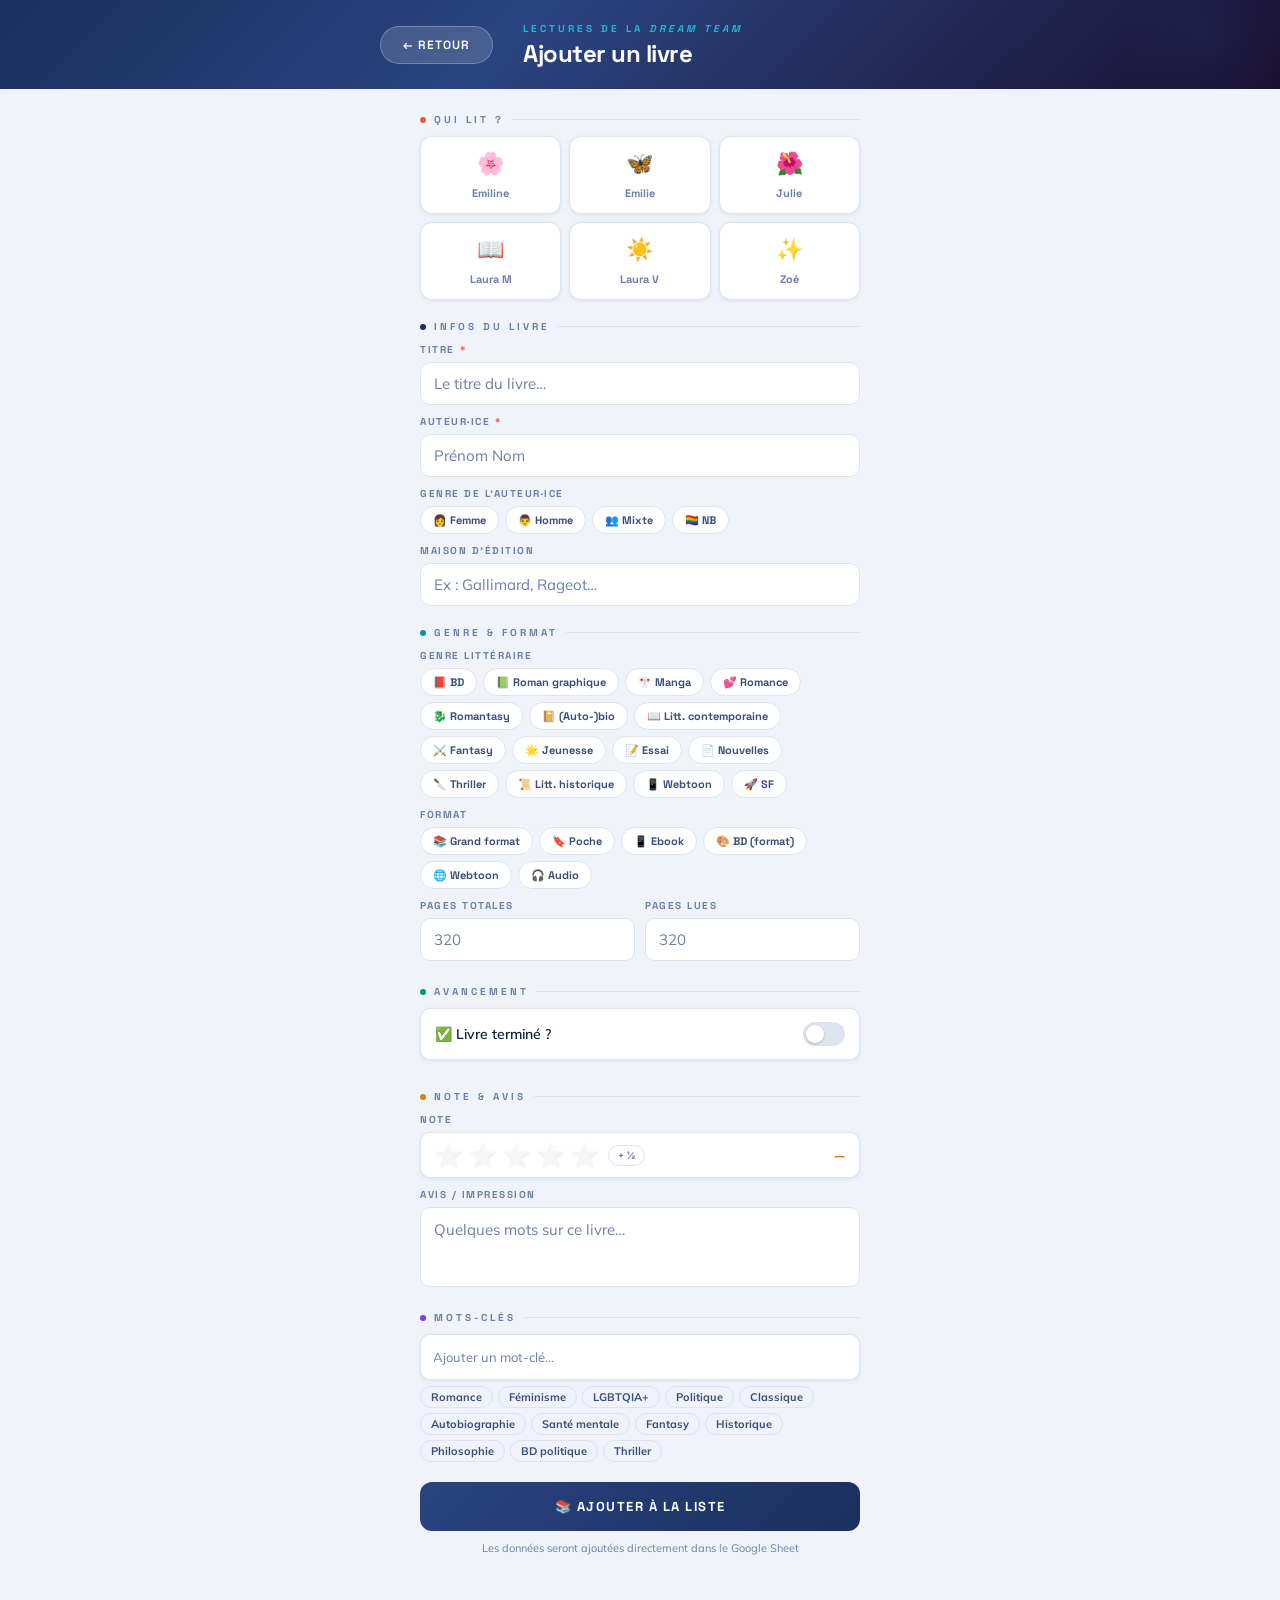
==== add.html @ 997f1400 "gather all const in a config.js file" ====
<!DOCTYPE html>
<html lang="fr">

<head>
  <meta charset="UTF-8">
  <meta name="viewport" content="width=device-width, initial-scale=1.0, maximum-scale=1.0">
  <title>Dream Team — Ajouter un livre</title>
  <link
    href="https://fonts.googleapis.com/css2?family=Space+Grotesk:wght@400;500;600;700&family=Mulish:wght@400;500;600;700;800&display=swap"
    rel="stylesheet">
  <link rel="stylesheet" href="styles.css">
  <link rel="icon" type="image/x-icon" href="favicon.ico">
</head>

<body>

  <div class="toast" id="toast"></div>

  <!-- ── HEADER ── -->
  <div class="form-header">
    <div style="max-width: 520px; margin: 0 auto; width: 100%; display: flex; align-items: center; gap: 30px;">
      <a href="index.html" class="btn-refresh" style="text-decoration: none; color: white; white-space: nowrap;">←
        Retour</a>
      <div>
        <div class="form-header-tag">Lectures de la <em>Dream Team</em></div>
        <h1>Ajouter un livre</h1>
      </div>
    </div>
  </div>

  <div class="form-page" id="formContainer" style="padding-top: 0;">

    <!-- ── DUPLICATE WARNING ──────────────────────────────────────────
         Hidden by default. Appears when title + reader already exist.
         "Modifier" pre-fills the whole form and switches to edit mode.
         "Ajouter quand même" dismisses and continues as a new entry.  -->
    <div class="dupe-banner" id="dupeBanner">
      <div class="dupe-icon">⚠️</div>
      <div class="dupe-text">
        <strong id="dupeTitle"></strong>
        <span>Ce livre existe déjà dans ta liste. Tu veux modifier la ligne existante ?</span>
        <div class="dupe-actions">
          <button class="dupe-btn primary" onclick="enterEditMode()">✏️ Modifier la ligne existante</button>
          <button class="dupe-btn secondary" onclick="dismissDupe()">Ajouter quand même</button>
        </div>
      </div>
    </div>

    <!-- ── QUI LIT ── -->
    <div class="form-group">
      <div class="form-label"><span class="sdot" style="background:var(--coral)"></span>Qui lit ?</div>
      <div class="reader-grid" id="readerGrid">
      </div>
      <script>
        document.addEventListener('DOMContentLoaded', () => {
          const grid = document.getElementById('readerGrid');
          READERS.forEach(r => {
            const btn = document.createElement('div');
            btn.className = 'reader-btn';
            btn.dataset.reader = r;
            btn.onclick = function() { selectReader(this) };
            btn.style.setProperty('--reader-color', COLORS[r]);
            btn.innerHTML = `<span class="reader-emoji">${EMOJI[r]}</span><span class="reader-name">${r}</span>`;
            grid.appendChild(btn);
          });
        });
      </script>
    </div>

    <!-- ── INFOS DU LIVRE ── -->
    <div class="form-group">
      <div class="form-label"><span class="sdot" style="background:var(--navy)"></span>Infos du livre</div>

      <div style="margin-bottom:10px">
        <div class="field-label">Titre <span class="req">*</span></div>
        <!-- onblur fires the duplicate check when the user leaves the title field -->
        <input type="text" id="titre" placeholder="Le titre du livre…" autocomplete="off" onblur="checkDuplicate()">
      </div>

      <div style="margin-bottom:10px">
        <div class="field-label">Auteur·ice <span class="req">*</span></div>
        <input type="text" id="auteur" placeholder="Prénom Nom" autocomplete="off">
      </div>

      <div style="margin-bottom:10px">
        <div class="field-label">Genre de l'auteur·ice</div>
        <div class="chip-group">
          <div class="chip" data-value="Femme" data-group="genreAuteur" onclick="toggleChip(this)"
            style="--chip-color:#0891b2">👩 Femme</div>
          <div class="chip" data-value="Homme" data-group="genreAuteur" onclick="toggleChip(this)"
            style="--chip-color:#1a2f5e">👨 Homme</div>
          <div class="chip" data-value="Mixte" data-group="genreAuteur" onclick="toggleChip(this)"
            style="--chip-color:#e85d3a">👥 Mixte</div>
          <div class="chip" data-value="Non-binaire" data-group="genreAuteur" onclick="toggleChip(this)"
            style="--chip-color:#7c3aed">🏳️‍🌈 NB</div>
        </div>
      </div>

      <div>
        <div class="field-label">Maison d'édition</div>
        <input type="text" id="maisonEdition" placeholder="Ex : Gallimard, Rageot…" autocomplete="off">
      </div>
    </div>

    <!-- ── GENRE & FORMAT ── -->
    <div class="form-group">
      <div class="form-label"><span class="sdot" style="background:var(--teal)"></span>Genre &amp; Format</div>

      <div style="margin-bottom:10px">
        <div class="field-label">Genre littéraire</div>
        <div class="chip-group">
          <div class="chip" data-value="BD" data-group="genre" onclick="toggleChip(this)" style="--chip-color:#1a2f5e">
            📕 BD</div>
          <div class="chip" data-value="Roman graphique" data-group="genre" onclick="toggleChip(this)"
            style="--chip-color:#2a4480">📗 Roman graphique</div>
          <div class="chip" data-value="Manga" data-group="genre" onclick="toggleChip(this)"
            style="--chip-color:#1e40af">🎌 Manga</div>
          <div class="chip" data-value="Romance" data-group="genre" onclick="toggleChip(this)"
            style="--chip-color:#e85d3a">💕 Romance</div>
          <div class="chip" data-value="Romantasy" data-group="genre" onclick="toggleChip(this)"
            style="--chip-color:#d4820a">🐉 Romantasy</div>
          <div class="chip" data-value="(Auto-)biographie" data-group="genre" onclick="toggleChip(this)"
            style="--chip-color:#0891b2">📔 (Auto-)bio</div>
          <div class="chip" data-value="Littérature contemporaine" data-group="genre" onclick="toggleChip(this)"
            style="--chip-color:#0e7490">📖 Litt. contemporaine</div>
          <div class="chip" data-value="Fantasy" data-group="genre" onclick="toggleChip(this)"
            style="--chip-color:#059669">⚔️ Fantasy</div>
          <div class="chip" data-value="Jeunesse" data-group="genre" onclick="toggleChip(this)"
            style="--chip-color:#7c3aed">🌟 Jeunesse</div>
          <div class="chip" data-value="Essai" data-group="genre" onclick="toggleChip(this)"
            style="--chip-color:#6b7fa8">📝 Essai</div>
          <div class="chip" data-value="Nouvelles" data-group="genre" onclick="toggleChip(this)"
            style="--chip-color:#94a3b8">📄 Nouvelles</div>
          <div class="chip" data-value="Thriller" data-group="genre" onclick="toggleChip(this)"
            style="--chip-color:#c4512e">🔪 Thriller</div>
          <div class="chip" data-value="Littérature historique" data-group="genre" onclick="toggleChip(this)"
            style="--chip-color:#78716c">📜 Litt. historique</div>
          <div class="chip" data-value="Webtoon" data-group="genre" onclick="toggleChip(this)"
            style="--chip-color:#db2777">📱 Webtoon</div>
          <div class="chip" data-value="SF" data-group="genre" onclick="toggleChip(this)" style="--chip-color:#2563eb">
            🚀 SF</div>
        </div>
      </div>

      <div style="margin-bottom:10px">
        <div class="field-label">Format</div>
        <div class="chip-group">
          <div class="chip" data-value="Grand format" data-group="format" onclick="toggleChip(this)"
            style="--chip-color:#d4820a">📚 Grand format</div>
          <div class="chip" data-value="Poche" data-group="format" onclick="toggleChip(this)"
            style="--chip-color:#059669">🔖 Poche</div>
          <div class="chip" data-value="Ebook" data-group="format" onclick="toggleChip(this)"
            style="--chip-color:#0891b2">📱 Ebook</div>
          <div class="chip" data-value="BD" data-group="format" onclick="toggleChip(this)" style="--chip-color:#1a2f5e">
            🎨 BD (format)</div>
          <div class="chip" data-value="Webtoon" data-group="format" onclick="toggleChip(this)"
            style="--chip-color:#db2777">🌐 Webtoon</div>
          <div class="chip" data-value="Audio" data-group="format" onclick="toggleChip(this)"
            style="--chip-color:#7c3aed">🎧 Audio</div>
        </div>
      </div>

      <div class="two-col">
        <div>
          <div class="field-label">Pages totales</div>
          <input type="number" id="pagesTotales" placeholder="320" min="0" inputmode="numeric">
        </div>
        <div>
          <div class="field-label">Pages lues</div>
          <input type="number" id="pagesLues" placeholder="320" min="0" inputmode="numeric">
          <div class="pages-hint" id="pagesHint"></div>
        </div>
      </div>
    </div>

    <!-- ── AVANCEMENT ── -->
    <div class="form-group">
      <div class="form-label"><span class="sdot" style="background:var(--mint)"></span>Avancement</div>

      <div style="margin-bottom:10px">
        <div class="fini-toggle" id="finiToggle" onclick="toggleFini()">
          <span class="fini-label">✅ Livre terminé ?</span>
          <div class="toggle-pill"></div>
        </div>
      </div>

      <div class="dates-area" id="datesArea">
        <div class="two-col" style="padding-top:10px">
          <div>
            <div class="field-label">Date de début</div>
            <input type="date" id="dateDebut">
          </div>
          <div>
            <div class="field-label">Date de fin</div>
            <input type="date" id="dateFin">
          </div>
        </div>
      </div>
    </div>

    <!-- ── NOTE & AVIS ── -->
    <div class="form-group">
      <div class="form-label"><span class="sdot" style="background:var(--gold)"></span>Note &amp; Avis</div>

      <div style="margin-bottom:10px">
        <div class="field-label">Note</div>
        <div class="star-row">
          <span class="star-btn" onclick="setStar(1)">⭐</span>
          <span class="star-btn" onclick="setStar(2)">⭐</span>
          <span class="star-btn" onclick="setStar(3)">⭐</span>
          <span class="star-btn" onclick="setStar(4)">⭐</span>
          <span class="star-btn" onclick="setStar(5)">⭐</span>
          <button class="half-toggle" id="halfBtn" onclick="toggleHalf()">+ ½</button>
          <span class="star-display" id="starDisplay">—</span>
        </div>
      </div>

      <div>
        <div class="field-label">Avis / Impression</div>
        <textarea id="avis" placeholder="Quelques mots sur ce livre…"></textarea>
      </div>
    </div>

    <!-- ── MOTS-CLÉS ── -->
    <div class="form-group">
      <div class="form-label"><span class="sdot" style="background:#7c3aed"></span>Mots-clés</div>

      <div class="tags-wrap" id="tagsWrap" onclick="document.getElementById('tagInput').focus()">
        <input type="text" class="tag-input" id="tagInput" placeholder="Ajouter un mot-clé…"
          onkeydown="handleTagKey(event)">
      </div>
      <div class="tag-suggestions">
        <span class="tag-sug" onclick="addTag('Romance')">Romance</span>
        <span class="tag-sug" onclick="addTag('Féminisme')">Féminisme</span>
        <span class="tag-sug" onclick="addTag('LGBTQIA+')">LGBTQIA+</span>
        <span class="tag-sug" onclick="addTag('Politique')">Politique</span>
        <span class="tag-sug" onclick="addTag('Classique')">Classique</span>
        <span class="tag-sug" onclick="addTag('Autobiographie')">Autobiographie</span>
        <span class="tag-sug" onclick="addTag('Santé mentale')">Santé mentale</span>
        <span class="tag-sug" onclick="addTag('Fantasy')">Fantasy</span>
        <span class="tag-sug" onclick="addTag('Historique')">Historique</span>
        <span class="tag-sug" onclick="addTag('Philosophie')">Philosophie</span>
        <span class="tag-sug" onclick="addTag('BD, politique')">BD politique</span>
        <span class="tag-sug" onclick="addTag('Thriller')">Thriller</span>
      </div>
    </div>

    <!-- ── SUBMIT ── -->
    <button class="btn-submit" id="submitBtn" onclick="submitForm()">
      <span class="btn-spinner"></span>
      <span class="btn-text">📚 Ajouter à la liste</span>
    </button>
    <div style="text-align:center;margin-top:10px;font-size:11px;color:var(--text-light)">
      Les données seront ajoutées directement dans le Google Sheet
    </div>

  </div><!-- /.form-page -->

  <!-- ── SUCCESS SCREEN ── -->
  <div class="form-page" id="successContainer" style="display: none; text-align: center; margin-top: 40px;">
    <div style="font-size: 54px; margin-bottom: 16px;">🎉</div>
    <h2
      style="font-family: 'Space Grotesk', sans-serif; font-size: 24px; font-weight: 700; color: var(--navy); margin-bottom: 8px;"
      id="successTitle">Mission accomplie !</h2>
    <p style="color: var(--text-mid); font-size: 14px; margin-bottom: 32px; line-height: 1.5;" id="successDesc">Le livre
      a bien été ajouté à la liste.</p>

    <div style="display: flex; flex-direction: column; gap: 12px; width: 100%;">
      <button class="btn-submit" onclick="window.location.href='index.html'" style="padding: 14px; font-size: 13px;">📊
        Retour au tableau de bord</button>
      <button class="dupe-btn secondary" onclick="showForm()"
        style="padding: 14px; font-size: 13px; width: 100%; border-color: var(--border); background: var(--white); cursor: pointer;">➕
        Ajouter une autre lecture</button>
    </div>
  </div>

  <script src="config.js"></script>
  <script>
    let selectedReader = null;
    let starValue = 0;
    let halfStar = false;
    let isFini = false;
    let tags = [];
    const chips = {};

    // ── Edit-mode state ──────────────────────────────────────────────
    // null   = normal "add" mode
    // number = 1-based sheet row of the entry being edited
    let editRowIndex = null;
    let _lastCheckKey = ''; // avoids firing the same check twice

    // ── Reader ───────────────────────────────────────────────────────
    function selectReader(el) {
      document.querySelectorAll('.reader-btn').forEach(b => b.classList.remove('active'));
      el.classList.add('active');
      selectedReader = el.dataset.reader;
      // Re-run duplicate check if a title is already typed
      if (document.getElementById('titre').value.trim()) checkDuplicate();
    }

    // ── Chips ────────────────────────────────────────────────────────
    function toggleChip(el) {
      const group = el.dataset.group;
      const wasActive = el.classList.contains('active');
      document.querySelectorAll(`.chip[data-group="${group}"]`).forEach(c => c.classList.remove('active'));
      if (!wasActive) { el.classList.add('active'); chips[group] = el.dataset.value; }
      else { delete chips[group]; }
    }

    // ── Fini toggle ──────────────────────────────────────────────────
    function toggleFini() {
      isFini = !isFini;
      document.getElementById('finiToggle').classList.toggle('active', isFini);
      document.getElementById('datesArea').classList.toggle('open', isFini);
      if (isFini && !document.getElementById('dateFin').value)
        document.getElementById('dateFin').value = new Date().toISOString().split('T')[0];
    }

    // ── Stars ────────────────────────────────────────────────────────
    function setStar(n) { starValue = n; renderStars(); }
    function toggleHalf() {
      halfStar = !halfStar;
      document.getElementById('halfBtn').classList.toggle('active', halfStar);
      renderStars();
    }
    function renderStars() {
      document.querySelectorAll('.star-btn').forEach((s, i) => s.classList.toggle('on', i < starValue));
      const val = starValue + (halfStar && starValue > 0 ? 0.5 : 0);
      document.getElementById('starDisplay').textContent = val > 0 ? val + ' ★' : '—';
    }

    // ── Pages hint ───────────────────────────────────────────────────
    document.addEventListener('input', e => {
      if (e.target.id === 'pagesLues' || e.target.id === 'pagesTotales') {
        const total = parseInt(document.getElementById('pagesTotales').value) || 0;
        const lues = parseInt(document.getElementById('pagesLues').value) || 0;
        document.getElementById('pagesHint').textContent =
          total > 0 && lues > 0 ? Math.round(lues / total * 100) + '% lu' : '';
      }
    });

    // ── Tags ─────────────────────────────────────────────────────────
    function handleTagKey(e) {
      if (e.key === 'Enter' || e.key === ',') {
        e.preventDefault();
        const val = e.target.value.trim().replace(/,$/, '');
        if (val) addTag(val);
      } else if (e.key === 'Backspace' && !e.target.value && tags.length) {
        removeTag(tags[tags.length - 1]);
      }
    }
    function addTag(val) {
      const v = val.trim();
      if (!v || tags.includes(v)) return;
      tags.push(v);
      renderTags();
      document.getElementById('tagInput').value = '';
    }
    function removeTag(val) { tags = tags.filter(t => t !== val); renderTags(); }
    function renderTags() {
      const wrap = document.getElementById('tagsWrap');
      const input = document.getElementById('tagInput');
      wrap.querySelectorAll('.tag-chip').forEach(c => c.remove());
      tags.forEach(t => {
        const chip = document.createElement('span');
        chip.className = 'tag-chip';
        chip.innerHTML = `${t}<span class="tag-remove" onclick="removeTag('${t.replace(/'/g, "\\'")}')">×</span>`;
        wrap.insertBefore(chip, input);
      });
    }

    // ── Toast ─────────────────────────────────────────────────────────
    function showToast(msg, type = '') {
      const t = document.getElementById('toast');
      t.textContent = msg;
      t.className = `toast ${type} show`;
      setTimeout(() => { t.className = 'toast'; }, 3200);
    }

    // ── Duplicate check ───────────────────────────────────────────────
    // Triggered on title blur and on reader selection (if title is already set).
    // Calls Apps Script GET with action=check. Fails silently on network error.
    async function checkDuplicate() {
      const titre = document.getElementById('titre').value.trim();
      const lectrice = selectedReader;

      if (!titre || !lectrice) return;

      // Skip identical repeated checks
      const key = `${lectrice}::${titre.toLowerCase()}`;
      if (key === _lastCheckKey) return;
      _lastCheckKey = key;

      hideDupeBanner();

      try {
        const url = `${APPS_SCRIPT_URL}?action=check&lectrice=${encodeURIComponent(lectrice)}&titre=${encodeURIComponent(titre)}`;
        const json = await fetch(url).then(r => r.json());

        if (json.result === 'found') {
          // Stash existing data on the banner so enterEditMode() can read it
          document.getElementById('dupeBanner').dataset.existing = JSON.stringify(json.book);
          document.getElementById('dupeTitle').textContent = `"${json.book.titre}" — ${lectrice}`;
          document.getElementById('dupeBanner').classList.add('visible');
          document.getElementById('dupeBanner').scrollIntoView({ behavior: 'smooth', block: 'nearest' });
        }
      } catch (_) { /* silent — check is a convenience, not a blocker */ }
    }

    function hideDupeBanner() {
      const b = document.getElementById('dupeBanner');
      b.classList.remove('visible');
      b.dataset.existing = '';
    }

    // "Modifier la ligne existante" — pre-fill form, switch to edit mode
    function enterEditMode() {
      const existing = JSON.parse(document.getElementById('dupeBanner').dataset.existing || 'null');
      if (!existing) return;

      hideDupeBanner();
      editRowIndex = existing.rowIndex;
      fillForm(existing);

      document.getElementById('submitBtn').classList.add('edit-mode');
      document.querySelector('#submitBtn .btn-text').textContent = '💾 Mettre à jour';

      showToast('✏️ Mode modification — modifie puis valide', '');
      window.scrollTo({ top: 0, behavior: 'smooth' });
    }

    // "Ajouter quand même" — dismiss banner, stay in add mode
    function dismissDupe() {
      hideDupeBanner();
      editRowIndex = null;
      _lastCheckKey = ''; // allow re-check if the title is later changed
    }

    // Pre-fill every form field from an existing book object
    function fillForm(b) {
      // Reader button
      const btn = document.querySelector(`.reader-btn[data-reader="${b.lectrice}"]`);
      if (btn) {
        document.querySelectorAll('.reader-btn').forEach(x => x.classList.remove('active'));
        btn.classList.add('active');
        selectedReader = b.lectrice;
      }

      // Plain text fields
      document.getElementById('titre').value = b.titre || '';
      document.getElementById('auteur').value = b.auteur || '';
      document.getElementById('maisonEdition').value = b.maisonEdition || '';
      document.getElementById('avis').value = b.avis || '';
      document.getElementById('pagesTotales').value = b.pagesTotales || '';
      document.getElementById('pagesLues').value = b.pagesLues || '';

      // Pages hint
      const total = parseInt(b.pagesTotales) || 0;
      const lues = parseInt(b.pagesLues) || 0;
      document.getElementById('pagesHint').textContent =
        total > 0 && lues > 0 ? Math.round(lues / total * 100) + '% lu' : '';

      // Chips
      ['genreAuteur', 'genre', 'format'].forEach(group => {
        document.querySelectorAll(`.chip[data-group="${group}"]`).forEach(c => {
          const on = c.dataset.value === b[group];
          c.classList.toggle('active', on);
          if (on) chips[group] = b[group]; else delete chips[group];
        });
      });

      // Fini + dates
      isFini = !!b.fini;
      document.getElementById('finiToggle').classList.toggle('active', isFini);
      document.getElementById('datesArea').classList.toggle('open', isFini);
      document.getElementById('dateDebut').value = b.commence || '';
      document.getElementById('dateFin').value = b.termine || '';

      // Stars
      starValue = b.note ? Math.floor(b.note) : 0;
      halfStar = b.note ? (b.note % 1) >= 0.5 : false;
      document.getElementById('halfBtn').classList.toggle('active', halfStar);
      renderStars();

      // Tags
      tags = b.motsCles ? b.motsCles.split(',').map(t => t.trim()).filter(Boolean) : [];
      renderTags();
    }

    // ── Submit ────────────────────────────────────────────────────────
    async function submitForm() {
      if (!selectedReader) { showToast('⚠️ Choisis une lectrice !', 'error'); return; }
      const titre = document.getElementById('titre').value.trim();
      const auteur = document.getElementById('auteur').value.trim();
      if (!titre) { showToast('⚠️ Le titre est requis !', 'error'); return; }
      if (!auteur) { showToast("⚠️ L'auteur·ice est requis·e !", 'error'); return; }

      const dateDebut = document.getElementById('dateDebut').value;
      const dateFin = document.getElementById('dateFin').value;
      const pagesTotales = parseInt(document.getElementById('pagesTotales').value) || 0;
      const pagesLues = parseInt(document.getElementById('pagesLues').value) || pagesTotales;
      const note = starValue > 0 ? starValue + (halfStar ? 0.5 : 0) : null;

      let jours = null;
      if (dateDebut && dateFin)
        jours = Math.max(1, Math.round((new Date(dateFin) - new Date(dateDebut)) / 86400000));

      const mois = dateFin
        ? MONTHS[parseInt(dateFin.split('-')[1]) - 1]
        : MONTHS[new Date().getMonth()];

      const payload = {
        // action tells Apps Script to append (add) or overwrite (update)
        action: editRowIndex !== null ? 'update' : 'add',
        rowIndex: editRowIndex,               // null for add, row number for update
        lectrice: selectedReader,
        titre, auteur,
        genreAuteur: chips['genreAuteur'] || '',
        maisonEdition: document.getElementById('maisonEdition').value.trim(),
        format: chips['format'] || '',
        pagesTotales,
        pagesLues: isFini ? pagesTotales : pagesLues,
        genre: chips['genre'] || '',
        motsCles: tags.join(', '),
        commence: dateDebut || null,
        termine: isFini && dateFin ? dateFin : null,
        jours, mois, note,
        avis: document.getElementById('avis').value.trim(),
        fini: isFini,
      };

      const btn = document.getElementById('submitBtn');
      btn.disabled = true;
      btn.classList.add('loading');

      try {
        const res = await fetch(APPS_SCRIPT_URL, { method: 'POST', body: JSON.stringify(payload) });
        const json = await res.json();
        if (json.result === 'success') {
          const msg = editRowIndex !== null
            ? '✅ Mis à jour ! Merci ' + selectedReader + ' 🎉'
            : '📚 Livre ajouté ! Merci ' + selectedReader + ' 🎉';
          showToast(msg, 'success');

          document.getElementById('successTitle').textContent = editRowIndex !== null ? 'Lecture mise à jour !' : 'Nouvelle lecture ajoutée !';
          document.getElementById('successDesc').textContent = 'Merci ' + selectedReader + ' pour ta contribution ✨';

          document.getElementById('formContainer').style.display = 'none';
          document.getElementById('successContainer').style.display = 'block';

          resetForm();
          window.scrollTo({ top: 0, behavior: 'smooth' });
        } else {
          throw new Error(json.error || 'Erreur inconnue');
        }
      } catch (err) {
        showToast('❌ Erreur : ' + err.message, 'error');
      } finally {
        btn.disabled = false;
        btn.classList.remove('loading');
      }
    }

    // ── Reset ─────────────────────────────────────────────────────────
    function resetForm() {
      document.querySelectorAll('.reader-btn, .chip').forEach(el => el.classList.remove('active'));
      ['titre', 'auteur', 'maisonEdition', 'avis', 'pagesTotales', 'pagesLues', 'dateDebut', 'dateFin']
        .forEach(id => { document.getElementById(id).value = ''; });
      document.getElementById('pagesHint').textContent = '';
      selectedReader = null; starValue = 0; halfStar = false; isFini = false; tags = [];
      editRowIndex = null; _lastCheckKey = '';
      for (const k in chips) delete chips[k];
      renderStars();
      document.getElementById('halfBtn').classList.remove('active');
      document.getElementById('finiToggle').classList.remove('active');
      document.getElementById('datesArea').classList.remove('open');
      hideDupeBanner();
      renderTags();
      // Restore submit button to add-mode appearance
      const btn = document.getElementById('submitBtn');
      btn.classList.remove('edit-mode');
      btn.querySelector('.btn-text').textContent = '📚 Ajouter à la liste';
      window.scrollTo({ top: 0, behavior: 'smooth' });
    }

    document.getElementById('dateFin').value = new Date().toISOString().split('T')[0];

    // ── Navigation ───────────────────────────────────────────────────
    function showForm() {
      document.getElementById('successContainer').style.display = 'none';
      document.getElementById('formContainer').style.display = 'block';
      window.scrollTo({ top: 0, behavior: 'smooth' });
    }
  </script>
</body>

</html>
---- styles.css ----
/* ═══════════════════════════════════════════════
   Dream Team Reads — Unified Stylesheet
   Dashboard (index.html) + Input form (add.html)
   ═══════════════════════════════════════════════ */


/* ── RESET & TOKENS ─────────────────────────── */

*,
*::before,
*::after {
  box-sizing: border-box;
  margin: 0;
  padding: 0;
}

:root {
  /* Backgrounds */
  --bg: #f0f4fa;
  --white: #fff;
  --border: #dde4f0;

  /* Navy scale */
  --navy: #1a2f5e;
  --navy-mid: #2a4480;
  --navy-pale: #e4ebf8;

  /* Accents */
  --teal: #0891b2;
  --teal-light: #22d3ee;
  --coral: #e85d3a;
  --gold: #d4820a;
  --mint: #059669;

  /* Text */
  --text: #0f1e3d;
  --text-mid: #3a4f7a;
  --text-light: #6b7fa8;

  /* Misc */
  --shadow: rgba(26, 47, 94, 0.09);
}

.rating-star {
  color: #f59e0b;
  margin-right: 2px;
}

.book-title-link {
  text-decoration: none;
  color: inherit;
  transition: color 0.15s;
}

.book-title-link:hover {
  text-decoration: underline;
  text-decoration-thickness: 1px;
  text-underline-offset: 2px;
}

body {
  background: var(--bg);
  color: var(--text);
  font-family: 'Mulish', sans-serif;
  min-height: 100vh;
}


/* ── HEADER ─────────────────────────────────── */

.site-header {
  background: linear-gradient(115deg,
      #0f1e3d 0%,
      #1a2f5e 30%,
      #2d2a6e 60%,
      #7b3a5a 85%,
      #c4512e 100%);
  color: #fff;
  padding: 0 48px;
  display: grid;
  grid-template-columns: 1fr auto;
  align-items: center;
  min-height: 100px;
  position: relative;
  overflow: hidden;
}

.site-header::before {
  content: '';
  position: absolute;
  width: 320px;
  height: 320px;
  border-radius: 50%;
  background: radial-gradient(circle, rgba(196, 81, 46, 0.2) 0%, transparent 70%);
  top: -80px;
  right: 60px;
  pointer-events: none;
}

.site-header::after {
  content: '';
  position: absolute;
  width: 200px;
  height: 200px;
  border-radius: 50%;
  background: radial-gradient(circle, rgba(123, 58, 90, 0.25) 0%, transparent 70%);
  bottom: -60px;
  right: 320px;
  pointer-events: none;
}

.header-left h1 {
  font-family: 'Space Grotesk', sans-serif;
  font-size: 36px;
  font-weight: 700;
  letter-spacing: -1.5px;
  line-height: 1;
  color: #fff;
  position: relative;
  z-index: 1;
}

.header-left h1 em {
  font-style: italic;
}

.header-left p {
  font-size: 11px;
  letter-spacing: 3px;
  text-transform: uppercase;
  color: rgba(255, 255, 255, 0.45);
  margin-top: 7px;
  font-weight: 500;
  position: relative;
  z-index: 1;
}

.header-right {
  display: flex;
  align-items: center;
  gap: 20px;
  position: relative;
  z-index: 1;
}

.header-meta {
  display: flex;
  flex-direction: column;
  align-items: flex-end;
  gap: 2px;
}

.update-tag,
.commit-tag {
  font-size: 12px;
  color: rgba(255, 255, 255, 0.4);
}

@keyframes chargement-pulse {

  0%,
  100% {
    opacity: 0.35;
  }

  50% {
    opacity: 1;
  }
}

.update-tag.loading {
  animation: chargement-pulse 1.4s ease-in-out infinite;
  color: rgba(255, 255, 255, 0.85) !important;
  font-weight: 600;
}

.btn-refresh {
  background: rgba(255, 255, 255, 0.15);
  backdrop-filter: blur(8px);
  color: #fff;
  border: 1px solid rgba(255, 255, 255, 0.25);
  padding: 10px 22px;
  border-radius: 24px;
  font-family: 'Space Grotesk', sans-serif;
  font-size: 12px;
  font-weight: 600;
  letter-spacing: 1px;
  text-transform: uppercase;
  cursor: pointer;
  transition: background 0.2s, transform 0.1s;
}

.btn-refresh:hover {
  background: rgba(255, 255, 255, 0.25);
  transform: translateY(-1px);
}

.btn-refresh.loading {
  opacity: 0.6;
  pointer-events: none;
}


/* ── LAYOUT ─────────────────────────────────── */

main {
  padding: 32px 48px;
  max-width: 1140px;
  margin: 0 auto;
}

.sec {
  margin-bottom: 24px;
}

.section-label {
  font-family: 'Space Grotesk', sans-serif;
  font-size: 12px;
  letter-spacing: 4px;
  text-transform: uppercase;
  font-weight: 700;
  color: var(--text-light);
  margin-bottom: 16px;
  display: flex;
  align-items: center;
  gap: 10px;
}

.section-label .sdot {
  width: 8px;
  height: 8px;
  border-radius: 50%;
  flex-shrink: 0;
}

.section-label::after {
  content: '';
  flex: 1;
  height: 1px;
  background: var(--border);
}

.card {
  background: var(--white);
  border: 1px solid var(--border);
  border-radius: 12px;
  box-shadow: 0 1px 6px var(--shadow);
}


/* ── STATS ──────────────────────────────────── */

.stats-row {
  display: grid;
  grid-template-columns: repeat(5, 1fr);
  gap: 10px;
}

.stat-tile {
  background: var(--white);
  border: 1px solid var(--border);
  border-radius: 12px;
  padding: 18px 18px 14px;
  box-shadow: 0 1px 6px var(--shadow);
}

.stat-tile.dark {
  background: linear-gradient(135deg, #1a2f5e, #2d2a6e);
  border-color: transparent;
}

.sti-wrap {
  margin-bottom: 8px;
  display: flex;
}

.sti-wrap i {
  width: 20px;
  height: 20px;
  stroke-width: 2.2px;
}

.stl {
  font-family: 'Space Grotesk', sans-serif;
  font-size: 10px;
  text-transform: uppercase;
  letter-spacing: 2px;
  color: var(--text-light);
  font-weight: 600;
  margin-bottom: 4px;
}

.stat-tile.dark .stl {
  color: rgba(255, 255, 255, 0.5);
}

.stv {
  font-family: 'Space Grotesk', sans-serif;
  font-size: 28px;
  font-weight: 700;
  line-height: 1.1;
  letter-spacing: -1.2px;
  color: var(--text);
  margin-bottom: 2px;
}

.stat-tile.dark .stv {
  color: #fff;
}

.stv .u {
  font-size: 13px;
  font-weight: 500;
  opacity: 0.45;
  letter-spacing: 0;
  margin-left: 2px;
}

.sts {
  font-size: 11px;
  color: var(--text-light);
  margin-top: 0px;
  font-weight: 600;
  position: relative;
  display: inline-block;
  padding-bottom: 14px;
}

.stat-tile.dark .sts {
  color: rgba(255, 255, 255, 0.4);
}

.st-accent {
  position: absolute;
  bottom: 0;
  left: 0;
  width: 36px;
  height: 5px;
  border-radius: 99px;
  opacity: 0.8;
}

.stat-tile.dark .st-accent {
  opacity: 1;
}


/* ── DERNIÈRES LECTURES ─────────────────────── */

.dernieres-grid {
  display: grid;
  grid-template-columns: repeat(3, 1fr);
  gap: 10px;
}

.derniere-card {
  background: var(--white);
  border: 1px solid var(--border);
  border-radius: 12px;
  padding: 16px;
  box-shadow: 0 1px 6px var(--shadow);
  display: flex;
  flex-direction: column;
  gap: 10px;
  position: relative;
}

.dc-stars {
  font-family: 'Space Grotesk', sans-serif;
  font-size: 13px;
  font-weight: 700;
}

.dc-cover-row {
  display: flex;
  gap: 12px;
  align-items: flex-start;
}

.dc-info {
  flex: 1;
  min-width: 0;
}

.dc-title {
  font-family: 'Space Grotesk', sans-serif;
  font-size: 14px;
  font-weight: 700;
  color: var(--text);
  letter-spacing: -0.3px;
  margin-bottom: 3px;
  line-height: 1.3;
  padding-right: 75px;
}

.dc-meta {
  display: flex;
  gap: 6px;
  align-items: center;
  font-size: 11px;
  color: var(--text-mid);
  font-weight: 600;
  margin-top: 4px;
}

.dc-meta>span:not(:last-child)::after {
  content: '·';
  margin-left: 6px;
  color: var(--border);
}

.dc-empty {
  font-size: 13px;
  color: var(--text-light);
  font-style: italic;
  padding: 12px 0;
  text-align: center;
}

.bcover {
  width: 76px;
  height: 106px;
  border-radius: 6px;
  background: var(--navy-pale);
  border: 1px solid var(--border);
  display: flex;
  align-items: center;
  justify-content: center;
  font-size: 26px;
  flex-shrink: 0;
}

.bcover.sm {
  width: 48px;
  height: 66px;
  font-size: 20px;
}

.rtag {
  display: inline-block;
  padding: 3px 9px;
  border-radius: 99px;
  font-family: 'Space Grotesk', sans-serif;
  font-size: 11px;
  font-weight: 700;
  color: #fff;
  margin-bottom: 0;
}

.bauthor {
  font-size: 11px;
  color: var(--text-light);
  font-weight: 600;
  margin-bottom: 4px;
  display: flex;
  align-items: center;
  gap: 4px;
}

.bauthor .lucide {
  width: 12px !important;
  height: 12px !important;
  flex-shrink: 0 !important;
  display: inline-block !important;
  stroke-width: 3px !important;
}

.bmeta {
  display: flex;
  align-items: center;
  gap: 10px;
  font-size: 12px;
  color: var(--text-mid);
  font-weight: 600;
  margin-bottom: 10px;
  flex-wrap: wrap;
}

.breview {
  font-size: 11px;
  color: var(--text-mid);
  line-height: 1.6;
  font-style: italic;
  overflow: hidden;
  display: -webkit-box;
  -webkit-line-clamp: 4;
  line-clamp: 4;
  -webkit-box-orient: vertical;
  margin-top: auto;
}

.btags {
  display: flex;
  gap: 5px;
  flex-wrap: wrap;
}

.btag {
  font-size: 10px;
  font-weight: 700;
  padding: 2px 7px;
  border-radius: 99px;
  background: var(--bg);
  color: var(--text-mid);
  border: 1px solid var(--border);
}

/* legacy — kept for any future reuse */
.btitle-lg {
  font-family: 'Space Grotesk', sans-serif;
  font-size: 20px;
  font-weight: 700;
  color: var(--text);
  letter-spacing: -0.5px;
  margin-bottom: 3px;
  white-space: nowrap;
  overflow: hidden;
  text-overflow: ellipsis;
}

.mini-book {
  background: var(--white);
  border: 1px solid var(--border);
  border-radius: 12px;
  padding: 14px;
  box-shadow: 0 1px 6px var(--shadow);
  display: flex;
  gap: 10px;
}

.mini-content {
  flex: 1;
  min-width: 0;
}

.mini-title {
  font-family: 'Space Grotesk', sans-serif;
  font-size: 13px;
  font-weight: 700;
  color: var(--text);
  white-space: nowrap;
  overflow: hidden;
  text-overflow: ellipsis;
  margin-bottom: 2px;
  margin-top: 5px;
}

.mini-author {
  font-size: 11px;
  color: var(--text-light);
  font-weight: 600;
  margin-bottom: 4px;
}

.mini-meta {
  font-size: 11px;
  color: var(--text-mid);
  font-weight: 600;
}


/* ── READER CARDS ───────────────────────────── */

.readers-grid {
  display: grid;
  grid-template-columns: repeat(6, 1fr);
  gap: 10px;
}

.reader-card {
  background: var(--white);
  border: 1px solid var(--border);
  border-radius: 12px;
  padding: 18px;
  box-shadow: 0 1px 6px var(--shadow);
}

.rc-header {
  display: flex;
  align-items: center;
  justify-content: space-between;
  margin-bottom: 14px;
}

.rc-name {
  font-family: 'Space Grotesk', sans-serif;
  font-size: 17px;
  font-weight: 700;
  display: flex;
  align-items: center;
  gap: 7px;
  color: #0f1e3d;
}

.rc-link {
  font-size: 12px;
  color: var(--text-light);
  text-decoration: none;
  opacity: 0.5;
}

.rc-link:hover {
  opacity: 1;
}

.rc-rows {
  display: flex;
  flex-direction: column;
}

.rc-row {
  display: flex;
  justify-content: space-between;
  align-items: center;
  font-size: 12px;
  color: var(--text-light);
  font-weight: 600;
  padding: 4px 0;
}

.rc-row:last-child {
  border-bottom: none;
}

.rc-row strong {
  font-family: 'Space Grotesk', sans-serif;
  font-size: 14px;
  font-weight: 700;
  color: var(--text);
}

.rc-progress {
  margin-top: 12px;
  padding-top: 12px;
  border-top: 1px solid var(--border);
  display: flex;
  flex-direction: column;
  gap: 8px;
}

.prow-label {
  display: flex;
  justify-content: space-between;
  font-size: 11px;
  text-transform: uppercase;
  letter-spacing: 1px;
  color: var(--text-light);
  font-weight: 600;
  margin-bottom: 4px;
}

.pbar {
  height: 5px;
  background: var(--bg);
  border-radius: 99px;
  overflow: hidden;
}

.pbar-f {
  height: 100%;
  border-radius: 99px;
}


/* ── GENRE MULTIPLES ────────────────────────── */

.gm-grid {
  display: grid;
  grid-template-columns: repeat(3, 1fr);
  border: 1px solid var(--border);
  border-radius: 12px;
  overflow: hidden;
  background: var(--white);
  box-shadow: 0 1px 6px var(--shadow);
}

.gm-col {
  padding: 18px;
  border-right: 1px solid var(--border);
}

.gm-col:last-child {
  border-right: none;
}

.gm-head {
  display: flex;
  align-items: center;
  justify-content: space-between;
  margin-bottom: 12px;
  padding-bottom: 8px;
  border-bottom: 2px solid;
}

.gm-name {
  font-family: 'Space Grotesk', sans-serif;
  font-size: 15px;
  font-weight: 700;
  display: flex;
  align-items: center;
  gap: 5px;
  color: #0f1e3d;
}

.gm-cnt {
  font-size: 11px;
  color: var(--text-light);
  font-weight: 600;
}

.gr-row {
  display: flex;
  align-items: center;
  gap: 7px;
  margin-bottom: 7px;
}

.gr-name {
  font-size: 11px;
  font-weight: 700;
  color: var(--text-mid);
  flex: 1;
  min-width: 0;
  white-space: nowrap;
  overflow: hidden;
  text-overflow: ellipsis;
}

.gr-bar {
  flex: 2;
  height: 8px;
  background: var(--bg);
  border-radius: 99px;
  overflow: hidden;
}

.gr-fill {
  height: 100%;
  border-radius: 99px;
}

.gr-n {
  font-family: 'Space Grotesk', sans-serif;
  font-size: 11px;
  font-weight: 700;
  color: var(--text);
  min-width: 14px;
  text-align: right;
}


/* ── ANALYSES ───────────────────────────────── */

.analyses-grid {
  display: grid;
  grid-template-columns: 1fr 1fr 1fr;
  gap: 12px;
}

.ac-full {
  grid-column: span 3;
}

.acard {
  background: var(--white);
  border: 1px solid var(--border);
  border-radius: 12px;
  padding: 20px;
  box-shadow: 0 1px 6px var(--shadow);
  display: flex;
  flex-direction: column;
}

.acard-title {
  font-family: 'Space Grotesk', sans-serif;
  font-size: 10px;
  text-transform: uppercase;
  letter-spacing: 2px;
  font-weight: 700;
  color: var(--text);
  margin-bottom: 14px;
  display: flex;
  align-items: center;
  gap: 7px;
}

.donut-wrap {
  display: flex;
  align-items: center;
  justify-content: space-between;
  flex-grow: 1;
}

.donut-legend {
  flex: 0 0 120px;
  display: flex;
  flex-direction: column;
  gap: 5px;
  min-width: 0;
  margin-left: auto;
}

.dl-item {
  display: flex;
  align-items: center;
  gap: 4px;
  font-size: 9.5px;
  font-weight: 700;
  color: var(--text-mid);
  min-width: 0;
}

.dl-name {
  flex: 1;
  white-space: nowrap;
  overflow: hidden;
  text-overflow: ellipsis;
}

.dl-dot {
  width: 8px;
  height: 8px;
  border-radius: 3px;
  flex-shrink: 0;
}

.dl-pct {
  margin-left: auto;
  font-family: 'Space Grotesk', sans-serif;
  font-size: 11px;
  font-weight: 700;
  color: var(--text);
  flex-shrink: 0;
}

.monthly-bars {
  display: flex;
  align-items: flex-end;
  gap: 4px;
  margin-top: 8px;
  flex-grow: 1;
  min-height: 120px;
}

.mbc {
  flex: 1;
  display: flex;
  flex-direction: column;
  align-items: center;
  justify-content: flex-end;
  height: 100%;
  gap: 2px;
}

.mb-bar {
  width: 100%;
  border-radius: 3px 3px 0 0;
  background: var(--navy);
  min-height: 2px;
}

.mb-lbl {
  font-size: 9px;
  font-family: 'Space Grotesk', sans-serif;
  font-weight: 700;
  color: var(--text-light);
  text-transform: uppercase;
}

.mb-val {
  font-size: 9px;
  font-family: 'Space Grotesk', sans-serif;
  font-weight: 700;
  color: var(--text-mid);
}


/* ── FORMATS ────────────────────────────────── */

.hb-row {
  display: flex;
  align-items: center;
  gap: 12px;
  margin-bottom: 8px;
}

.hb-row:last-child {
  margin-bottom: 0;
}

.hb-label {
  font-size: 11px;
  font-weight: 700;
  color: var(--text-mid);
  width: 100px;
  text-align: right;
  flex-shrink: 0;
  text-transform: uppercase;
  letter-spacing: 0.5px;
}

.hb-track {
  flex: 1;
  height: 18px;
  background: var(--bg);
  border-radius: 4px;
  overflow: hidden;
}

.hb-fill {
  height: 100%;
  background: var(--navy);
  border-radius: 4px;
}

.hb-val {
  font-family: 'Space Grotesk', sans-serif;
  font-size: 12px;
  font-weight: 700;
  color: var(--text);
  min-width: 22px;
}


/* ── TOP LECTURES + LECTURES EN COMMUN ──────── */

.two-col {
  display: grid;
  grid-template-columns: 1fr 1fr;
  gap: 10px;
}

.panel {
  background: var(--white);
  border: 1px solid var(--border);
  border-radius: 12px;
  padding: 20px;
  box-shadow: 0 1px 6px var(--shadow);
}

.panel-title {
  font-family: 'Space Grotesk', sans-serif;
  font-size: 10px;
  text-transform: uppercase;
  letter-spacing: 2px;
  font-weight: 700;
  color: var(--text);
  margin-bottom: 14px;
  display: flex;
  align-items: center;
  gap: 7px;
}

.top-row {
  display: flex;
  align-items: center;
  gap: 10px;
  padding: 9px 0;
  border-bottom: 1px solid var(--border);
}

.top-row:last-child {
  border-bottom: none;
}

.top-rank {
  font-family: 'Space Grotesk', sans-serif;
  font-size: 11px;
  font-weight: 700;
  color: var(--text-light);
  width: 22px;
  flex-shrink: 0;
}

.tcover {
  width: 34px;
  height: 46px;
  border-radius: 4px;
  background: var(--navy-pale);
  border: 1px solid var(--border);
  display: flex;
  align-items: center;
  justify-content: center;
  font-size: 13px;
  flex-shrink: 0;
}

.top-content {
  flex: 1;
  min-width: 0;
}

.top-title {
  font-size: 13px;
  font-weight: 800;
  color: var(--text);
  white-space: nowrap;
  overflow: hidden;
  text-overflow: ellipsis;
}

.top-author {
  font-size: 11px;
  color: var(--text-light);
  font-weight: 600;
  margin-bottom: 3px;
}

.stars span {
  color: #f59e0b;
  font-size: 12px;
}

.sh-row {
  display: flex;
  align-items: center;
  gap: 10px;
  padding: 9px 0;
  border-bottom: 1px solid var(--border);
}

.sh-row:last-child {
  border-bottom: none;
}

.sh-cover {
  width: 34px;
  height: 46px;
  border-radius: 4px;
  background: var(--navy-pale);
  border: 1px solid var(--border);
  display: flex;
  align-items: center;
  justify-content: center;
  font-size: 13px;
  flex-shrink: 0;
}

.sh-content {
  flex: 1;
  min-width: 0;
}

.sh-title {
  font-size: 13px;
  font-weight: 800;
  color: var(--text);
  margin-bottom: 5px;
  white-space: nowrap;
  overflow: hidden;
  text-overflow: ellipsis;
}

.sh-chips {
  display: flex;
  flex-wrap: wrap;
  gap: 4px;
}

.sh-chip {
  display: inline-flex;
  align-items: center;
  border-radius: 99px;
  overflow: hidden;
  font-family: 'Space Grotesk', sans-serif;
  font-size: 11px;
  font-weight: 700;
  border: 1.5px solid transparent;
}

.cname {
  padding: 3px 6px 3px 5px;
  color: #fff;
  display: flex;
  align-items: center;
  gap: 3px;
}

.crate {
  padding: 3px 6px;
  background: #fff;
}

.cnone {
  padding: 3px 6px;
  background: #fff;
  color: var(--text-light);
  font-style: italic;
}


/* ── MOTS-CLÉS ──────────────────────────────── */

.kcard {
  background: var(--white);
  border: 1px solid var(--border);
  border-radius: 12px;
  padding: 20px;
  box-shadow: 0 1px 6px var(--shadow);
}

.kcloud {
  display: flex;
  flex-wrap: wrap;
  gap: 7px;
  margin-top: 4px;
  max-height: 175px;
  overflow: hidden;
}

.ktag {
  font-weight: 700;
  padding: 4px 11px;
  border-radius: 99px;
  background: #fde8e0;
  color: #c4512e;
  cursor: default;
  transition: opacity 0.15s;
}

.ktag:hover {
  opacity: 0.7;
}


/* ── BUBBLES ────────────────────────────────── */

.bubble-wrap {
  position: relative;
}

.bubble-svg {
  width: 100%;
  overflow: visible;
  display: block;
}

.sz-legend {
  display: flex;
  align-items: center;
  gap: 18px;
  margin-top: 10px;
  padding-top: 10px;
  border-top: 1px solid var(--border);
  font-family: 'Space Grotesk', sans-serif;
  font-size: 11px;
  font-weight: 600;
  color: var(--text-light);
}

.sz-item {
  display: flex;
  align-items: center;
  gap: 6px;
}

.sz-circle {
  border-radius: 50%;
  background: var(--navy-pale);
  border: 1.5px solid #3d5fa0;
  flex-shrink: 0;
}


/* ── TOUTES LES LECTURES ────────────────────── */

.ab-header {
  display: flex;
  align-items: center;
  justify-content: space-between;
  margin-bottom: 14px;
  flex-wrap: wrap;
  gap: 10px;
}

.filter-tabs {
  display: flex;
  gap: 5px;
  flex-wrap: wrap;
}

.ftab {
  font-family: 'Space Grotesk', sans-serif;
  font-size: 11px;
  font-weight: 700;
  padding: 4px 12px;
  border-radius: 99px;
  border: 1.5px solid var(--border);
  background: var(--white);
  color: var(--text-mid);
  cursor: pointer;
  transition: all 0.15s;
  display: flex;
  align-items: center;
  gap: 4px;
}

.ftab.active {
  background: var(--navy);
  border-color: var(--navy);
  color: #fff;
}

.ftab:hover:not(.active) {
  border-color: var(--navy);
  color: var(--navy);
}

.mfilter-wrap {
  background: var(--white);
  border: 1.5px solid var(--border);
  padding: 4px 12px;
  border-radius: 99px;
  transition: all 0.2s;
}

.mfilter-wrap:hover {
  border-color: var(--navy);
}

.m-select {
  border: none;
  background: transparent;
  font-family: 'Space Grotesk', sans-serif;
  font-size: 11px;
  font-weight: 700;
  color: var(--text-mid);
  cursor: pointer;
  outline: none;
  padding: 0;
  margin: 0;
  display: block;
  -webkit-appearance: none;
  -moz-appearance: none;
  appearance: none;
}

.blist {
  display: flex;
  flex-direction: column;
  max-height: 480px;
  overflow-y: auto;
  padding-right: 10px;
  margin-right: -10px;
}

.blist::-webkit-scrollbar {
  width: 5px;
}

.blist::-webkit-scrollbar-track {
  background: var(--bg);
  border-radius: 99px;
}

.blist::-webkit-scrollbar-thumb {
  background: var(--border);
  border-radius: 99px;
}

.blist::-webkit-scrollbar-thumb:hover {
  background: var(--text-light);
}

.brow {
  display: flex;
  align-items: center;
  padding: 11px 0;
  border-bottom: 1px solid var(--border);
  position: relative;
}

.brow:last-child {
  border-bottom: none;
}

.bstripe {
  width: 3px;
  align-self: stretch;
  border-radius: 99px;
  margin-right: 12px;
  flex-shrink: 0;
}

.brow-inner {
  display: flex;
  align-items: center;
  gap: 12px;
  flex: 1;
  min-width: 0;
}

.brow-cover {
  width: 38px;
  height: 52px;
  border-radius: 4px;
  background: var(--navy-pale);
  border: 1px solid var(--border);
  display: flex;
  align-items: center;
  justify-content: center;
  font-size: 15px;
  flex-shrink: 0;
}

.brow-content {
  flex: 1;
  min-width: 0;
}

.brow-title {
  font-size: 13px;
  font-weight: 800;
  color: var(--text);
  white-space: nowrap;
  overflow: hidden;
  text-overflow: ellipsis;
}

.brow-meta {
  font-size: 11px;
  color: var(--text-light);
  font-weight: 600;
  margin-top: 1px;
}

.brow-meta .gtext {
  color: var(--teal);
}

.brow-review {
  font-size: 11px;
  color: var(--text-mid);
  font-style: italic;
  margin-top: 3px;
  /*white-space: nowrap;*/
  overflow: hidden;
  text-overflow: ellipsis;
  max-width: 500px;
}

.brow-right {
  display: flex;
  align-items: center;
  gap: 10px;
  flex-shrink: 0;
}

.mbadge {
  font-family: 'Space Grotesk', sans-serif;
  font-size: 10px;
  font-weight: 700;
  text-transform: uppercase;
  letter-spacing: 1px;
  color: var(--text-light);
  background: var(--bg);
  border: 1px solid var(--border);
  padding: 2px 9px;
  border-radius: 99px;
}

.bstar {
  font-family: 'Space Grotesk', sans-serif;
  font-size: 12px;
  font-weight: 700;
  color: var(--text);
}

.blist-count {
  font-family: 'Space Grotesk', sans-serif;
  font-size: 12px;
  font-weight: 600;
  color: var(--text-light);
  text-align: center;
  padding: 10px 0;
}


/* ── TOOLTIP ────────────────────────────────── */

.tooltip {
  position: fixed;
  background: var(--navy);
  color: #fff;
  padding: 8px 12px;
  border-radius: 8px;
  font-size: 11px;
  font-family: 'Space Grotesk', sans-serif;
  pointer-events: none;
  opacity: 0;
  transition: opacity 0.15s;
  max-width: 220px;
  line-height: 1.6;
  z-index: 9999;
  box-shadow: 0 4px 16px rgba(0, 0, 0, 0.2);
}


/* ── LOADING & ERROR ────────────────────────── */

.loading-screen {
  display: flex;
  flex-direction: column;
  align-items: center;
  justify-content: center;
  min-height: 60vh;
  gap: 16px;
  font-family: 'Space Grotesk', sans-serif;
  color: var(--text-light);
}

.spinner {
  width: 36px;
  height: 36px;
  border-radius: 50%;
  border: 3px solid var(--border);
  border-top-color: var(--navy-mid);
  animation: spin 0.8s linear infinite;
}

@keyframes spin {
  to {
    transform: rotate(360deg);
  }
}

.error-box {
  background: #fff1ee;
  border: 1.5px solid #fca5a5;
  border-radius: 12px;
  padding: 24px 32px;
  max-width: 580px;
  margin: 40px auto;
  font-family: 'Space Grotesk', sans-serif;
}

.error-box h3 {
  color: var(--coral);
  margin-bottom: 8px;
}

.error-box p {
  color: var(--text-mid);
  font-size: 13px;
  line-height: 1.6;
}

.error-box code {
  background: var(--bg);
  padding: 2px 6px;
  border-radius: 4px;
  font-size: 12px;
}


/* ── ANIMATIONS ─────────────────────────────── */

@keyframes fadeUp {
  from {
    opacity: 0;
    transform: translateY(10px);
  }

  to {
    opacity: 1;
    transform: translateY(0);
  }
}

.fade {
  animation: fadeUp 0.4s ease both;
}


/* ── FOOTER ─────────────────────────────────── */

footer {
  border-top: 1px solid var(--border);
  padding: 16px 48px;
  display: flex;
  justify-content: space-between;
  align-items: center;
  font-family: 'Space Grotesk', sans-serif;
  font-size: 11px;
  color: var(--text-light);
  letter-spacing: 2px;
  text-transform: uppercase;
  font-weight: 600;
  max-width: 1140px;
  margin: 0 auto;
}


/* ═══════════════════════════════════════════════
   ADD.HTML — Input form
   Reuses tokens, .card, .two-col, .pbar, .ftab,
   .mbadge, .ktag, .spinner, .fade from above.
   ═══════════════════════════════════════════════ */

/* ── Form page layout ── */
.form-page {
  max-width: 480px;
  margin: 0 auto;
  padding: 20px 20px 60px;
}

/* ── Form header (reuses .site-header gradient) ── */
.form-header {
  background: linear-gradient(135deg, var(--navy) 0%, var(--navy-mid) 40%, #1a0f2e 100%);
  padding: 22px;
  position: relative;
  overflow: hidden;
  margin-bottom: 24px;
  display: flex;
  flex-direction: column;
  justify-content: center;
}

.form-header::before {
  content: '';
  position: absolute;
  width: 180px;
  height: 180px;
  border-radius: 50%;
  background: radial-gradient(circle, rgba(42, 68, 128, 0.15) 0%, transparent 70%);
  top: -50px;
  right: -20px;
  pointer-events: none;
}

.form-header-tag {
  font-family: 'Space Grotesk', sans-serif;
  font-size: 10px;
  font-weight: 700;
  letter-spacing: 3px;
  text-transform: uppercase;
  color: var(--teal-light);
  opacity: 0.8;
  margin-bottom: 6px;
}

.form-header h1 {
  font-family: 'Space Grotesk', sans-serif;
  font-size: 24px;
  font-weight: 700;
  line-height: 1.1;
  color: #fff;
  letter-spacing: -0.5px;
}

.form-header h1 em {
  font-style: italic;
  color: var(--teal-light);
}

.form-header p {
  font-size: 12px;
  color: rgba(255, 255, 255, 0.35);
  margin-top: 5px;
}



/* ── Form section label (lighter version of .section-label) ── */
.form-label {
  font-family: 'Space Grotesk', sans-serif;
  font-size: 10px;
  font-weight: 700;
  letter-spacing: 3px;
  text-transform: uppercase;
  color: var(--text-light);
  margin-bottom: 10px;
  display: flex;
  align-items: center;
  gap: 8px;
}

.form-label::after {
  content: '';
  flex: 1;
  height: 1px;
  background: var(--border);
}

.form-label .sdot {
  width: 6px;
  height: 6px;
  border-radius: 50%;
  flex-shrink: 0;
}

/* ── Form group spacing ── */
.form-group {
  margin-bottom: 20px;
}

/* ── Field label ── */
.field-label {
  font-family: 'Space Grotesk', sans-serif;
  font-size: 10px;
  font-weight: 700;
  letter-spacing: 1.5px;
  text-transform: uppercase;
  color: var(--text-light);
  margin-bottom: 6px;
  display: flex;
  align-items: center;
  gap: 5px;
}

.field-label .req {
  color: var(--coral);
}

/* ── Inputs ── */
input[type="text"],
input[type="date"],
input[type="number"],
textarea {
  width: 100%;
  background: var(--white);
  border: 1.5px solid var(--border);
  border-radius: 10px;
  color: var(--text);
  font-family: 'Mulish', sans-serif;
  font-size: 15px;
  padding: 11px 13px;
  appearance: none;
  -webkit-appearance: none;
  transition: border-color 0.2s, box-shadow 0.2s;
  outline: none;
  -webkit-tap-highlight-color: transparent;
}

input:focus,
textarea:focus {
  border-color: var(--navy-mid);
  box-shadow: 0 0 0 3px var(--navy-pale);
}

input::placeholder,
textarea::placeholder {
  color: var(--text-light);
}

textarea {
  resize: none;
  min-height: 80px;
  line-height: 1.5;
}

/* ── Reader picker ── */
.reader-grid {
  display: grid;
  grid-template-columns: repeat(3, 1fr);
  gap: 8px;
}

.reader-btn {
  background: var(--white);
  border: 1.5px solid var(--border);
  border-radius: 12px;
  padding: 12px 8px;
  text-align: center;
  cursor: pointer;
  transition: all 0.15s;
  -webkit-tap-highlight-color: transparent;
  box-shadow: 0 1px 4px var(--shadow);
}

.reader-btn:active {
  transform: scale(0.96);
}

.reader-btn.active {
  border-color: var(--reader-color);
  background: color-mix(in srgb, var(--reader-color) 8%, var(--white));
  box-shadow: 0 0 0 3px color-mix(in srgb, var(--reader-color) 15%, transparent);
}

.reader-emoji {
  font-size: 22px;
  display: block;
  margin-bottom: 4px;
}

.reader-name {
  font-family: 'Space Grotesk', sans-serif;
  font-size: 11px;
  font-weight: 700;
  color: var(--text-light);
  transition: color 0.15s;
}

.reader-btn.active .reader-name {
  color: var(--reader-color);
}

/* ── Genre/format chips (reuses .ftab logic, different sizing) ── */
.chip-group {
  display: flex;
  flex-wrap: wrap;
  gap: 6px;
}

.chip {
  font-family: 'Space Grotesk', sans-serif;
  font-size: 11px;
  font-weight: 700;
  padding: 6px 12px;
  border-radius: 99px;
  border: 1.5px solid var(--border);
  background: var(--white);
  color: var(--text-mid);
  cursor: pointer;
  transition: all 0.15s;
  -webkit-tap-highlight-color: transparent;
}

.chip:active {
  transform: scale(0.95);
}

.chip.active {
  background: color-mix(in srgb, var(--chip-color, var(--coral)) 10%, var(--white));
  border-color: var(--chip-color, var(--coral));
  color: var(--chip-color, var(--coral));
}

/* ── Fini toggle ── */
.fini-toggle {
  display: flex;
  align-items: center;
  justify-content: space-between;
  background: var(--white);
  border: 1.5px solid var(--border);
  border-radius: 10px;
  padding: 13px 14px;
  cursor: pointer;
  -webkit-tap-highlight-color: transparent;
  transition: border-color 0.2s;
  box-shadow: 0 1px 4px var(--shadow);
}

.fini-toggle.active {
  border-color: rgba(5, 150, 105, 0.4);
  background: rgba(5, 150, 105, 0.04);
}

.fini-label {
  font-size: 14px;
  font-weight: 600;
  color: var(--text);
  display: flex;
  align-items: center;
  gap: 8px;
}

.toggle-pill {
  width: 42px;
  height: 24px;
  border-radius: 99px;
  background: var(--border);
  position: relative;
  transition: background 0.2s;
  flex-shrink: 0;
}

.toggle-pill::after {
  content: '';
  position: absolute;
  width: 18px;
  height: 18px;
  border-radius: 50%;
  background: #fff;
  top: 3px;
  left: 3px;
  transition: transform 0.2s;
  box-shadow: 0 1px 3px rgba(0, 0, 0, 0.2);
}

.fini-toggle.active .toggle-pill {
  background: var(--mint);
}

.fini-toggle.active .toggle-pill::after {
  transform: translateX(18px);
}

.dates-area {
  overflow: hidden;
  max-height: 0;
  transition: max-height 0.3s ease;
}

.dates-area.open {
  max-height: 120px;
}

/* ── Star rating ── */
.star-row {
  display: flex;
  align-items: center;
  gap: 4px;
  background: var(--white);
  border: 1.5px solid var(--border);
  border-radius: 10px;
  padding: 10px 13px;
  box-shadow: 0 1px 4px var(--shadow);
}

.star-btn {
  font-size: 24px;
  cursor: pointer;
  line-height: 1;
  -webkit-tap-highlight-color: transparent;
  transition: transform 0.1s;
  opacity: 0.2;
  filter: grayscale(1);
  user-select: none;
}

.star-btn.on {
  opacity: 1;
  filter: none;
}

.star-btn:active {
  transform: scale(0.85);
}

.half-toggle {
  font-family: 'Space Grotesk', sans-serif;
  font-size: 10px;
  font-weight: 700;
  padding: 3px 9px;
  border-radius: 99px;
  border: 1.5px solid var(--border);
  background: transparent;
  color: var(--text-light);
  cursor: pointer;
  margin-left: 4px;
  transition: all 0.15s;
  -webkit-tap-highlight-color: transparent;
}

.half-toggle.active {
  background: rgba(212, 130, 10, 0.1);
  border-color: var(--gold);
  color: var(--gold);
}

.star-display {
  font-family: 'Space Grotesk', sans-serif;
  font-size: 13px;
  font-weight: 700;
  color: var(--gold);
  margin-left: auto;
}

/* ── Tags input ── */
.tags-wrap {
  background: var(--white);
  border: 1.5px solid var(--border);
  border-radius: 10px;
  padding: 8px 12px;
  display: flex;
  flex-wrap: wrap;
  gap: 6px;
  align-items: center;
  min-height: 46px;
  cursor: text;
  transition: border-color 0.2s, box-shadow 0.2s;
  box-shadow: 0 1px 4px var(--shadow);
}

.tags-wrap:focus-within {
  border-color: var(--navy-mid);
  box-shadow: 0 0 0 3px var(--navy-pale);
}

/* tag chips reuse .btag but with a remove button */
.tag-chip {
  display: inline-flex;
  align-items: center;
  gap: 4px;
  background: #fde8e0;
  border: 1px solid rgba(196, 81, 46, 0.25);
  border-radius: 99px;
  padding: 3px 9px;
  font-size: 11px;
  font-weight: 700;
  color: #c4512e;
  white-space: nowrap;
}

.tag-remove {
  cursor: pointer;
  opacity: 0.5;
  font-size: 13px;
  line-height: 1;
}

.tag-remove:hover {
  opacity: 1;
}

.tag-input {
  border: none !important;
  background: transparent !important;
  padding: 3px 0 !important;
  font-size: 13px !important;
  min-width: 80px;
  flex: 1;
  outline: none;
  color: var(--text);
}

.tag-suggestions {
  display: flex;
  flex-wrap: wrap;
  gap: 5px;
  margin-top: 6px;
}

/* tag suggestions reuse .btag */
.tag-sug {
  font-size: 11px;
  font-weight: 700;
  padding: 3px 10px;
  border-radius: 99px;
  background: var(--bg);
  border: 1px solid var(--border);
  color: var(--text-mid);
  cursor: pointer;
  transition: all 0.15s;
  -webkit-tap-highlight-color: transparent;
}

.tag-sug:hover,
.tag-sug:active {
  border-color: var(--navy);
  color: var(--navy);
}

/* ── Pages progress hint ── */
.pages-hint {
  font-family: 'Space Grotesk', sans-serif;
  font-size: 10px;
  color: var(--text-light);
  margin-top: 4px;
  text-align: right;
}

/* ── Submit button ── */
.btn-submit {
  width: 100%;
  background: linear-gradient(135deg, var(--navy-mid) 0%, var(--navy) 100%);
  color: #fff;
  font-family: 'Space Grotesk', sans-serif;
  font-size: 13px;
  font-weight: 700;
  letter-spacing: 1.5px;
  text-transform: uppercase;
  border: none;
  border-radius: 12px;
  padding: 16px;
  cursor: pointer;
  transition: opacity 0.2s, transform 0.1s;
  -webkit-tap-highlight-color: transparent;
  display: flex;
  align-items: center;
  justify-content: center;
  gap: 8px;
  position: relative;
}

.btn-submit:active {
  transform: scale(0.98);
}

.btn-submit:disabled {
  opacity: 0.5;
  pointer-events: none;
}

.btn-submit.loading .btn-text {
  opacity: 0;
}

.btn-submit.loading .btn-spinner {
  display: block;
}

/* reuses .spinner from above */
.btn-spinner {
  display: none;
  width: 18px;
  height: 18px;
  border-radius: 50%;
  border: 2px solid rgba(255, 255, 255, 0.3);
  border-top-color: #fff;
  animation: spin 0.7s linear infinite;
  position: absolute;
}

/* ── Toast notification ── */
.toast {
  position: fixed;
  bottom: 28px;
  left: 50%;
  transform: translateX(-50%) translateY(16px);
  background: var(--navy);
  color: #fff;
  border-radius: 12px;
  padding: 12px 20px;
  font-family: 'Space Grotesk', sans-serif;
  font-size: 13px;
  font-weight: 600;
  z-index: 9999;
  opacity: 0;
  transition: all 0.25s;
  white-space: nowrap;
  pointer-events: none;
  box-shadow: 0 4px 16px rgba(0, 0, 0, 0.2);
}

.toast.show {
  opacity: 1;
  transform: translateX(-50%) translateY(0);
}

.toast.success {
  background: var(--mint);
}

.toast.error {
  background: var(--coral);
}


/* ── Duplicate warning banner (add.html) ────────── */

.dupe-banner {
  display: none;
  background: #fffbeb;
  border: 1.5px solid var(--gold);
  border-radius: 10px;
  padding: 12px 14px;
  margin-bottom: 16px;
  gap: 10px;
  align-items: flex-start;
}

.dupe-banner.visible {
  display: flex;
}

.dupe-icon {
  font-size: 18px;
  flex-shrink: 0;
  margin-top: 1px;
}

.dupe-text {
  flex: 1;
  min-width: 0;
}

.dupe-text strong {
  font-family: 'Space Grotesk', sans-serif;
  font-size: 13px;
  font-weight: 700;
  color: var(--text);
  display: block;
  margin-bottom: 3px;
}

.dupe-text span {
  font-size: 12px;
  color: var(--text-mid);
  line-height: 1.4;
}

.dupe-actions {
  display: flex;
  gap: 7px;
  margin-top: 10px;
  flex-wrap: wrap;
}

.dupe-btn {
  font-family: 'Space Grotesk', sans-serif;
  font-size: 11px;
  font-weight: 700;
  padding: 6px 14px;
  border-radius: 99px;
  cursor: pointer;
  transition: all 0.15s;
  -webkit-tap-highlight-color: transparent;
  border: 1.5px solid;
}

.dupe-btn.primary {
  background: var(--navy);
  border-color: var(--navy);
  color: #fff;
}

.dupe-btn.secondary {
  background: transparent;
  border-color: var(--border);
  color: var(--text-mid);
}

.dupe-btn:active {
  transform: scale(0.96);
}

/* Submit button edit-mode variant */
.btn-submit.edit-mode {
  background: linear-gradient(135deg, var(--navy) 0%, var(--navy-mid) 100%);
}


/* ── RESPONSIVE / MOBILE ────────────────────── */

@media (max-width: 992px) {
  .readers-grid {
    grid-template-columns: repeat(3, 1fr);
  }

  .stats-row {
    grid-template-columns: repeat(3, 1fr);
  }

  .stat-tile:nth-child(4),
  .stat-tile:nth-child(5) {
    grid-column: span 1;
  }

  .site-header {
    padding: 0 32px;
  }

  main {
    padding: 32px;
  }
}

@media (max-width: 768px) {
  .site-header {
    grid-template-columns: 1fr;
    padding: 32px 20px;
    gap: 24px;
    text-align: center;
  }

  .header-meta {
    align-items: center;
    width: 100%;
    margin-bottom: 4px;
  }

  .header-left h1 {
    font-size: 28px;
  }

  .header-right {
    justify-content: center;
    flex-wrap: wrap;
    gap: 12px;
  }

  .header-right .btn-refresh {
    flex: 1;
    min-width: 140px;
    text-align: center;
    display: flex;
    justify-content: center;
    align-items: center;
  }

  main {
    padding: 24px 16px;
  }

  .stats-row {
    grid-template-columns: repeat(2, 1fr);
  }

  .stat-tile:last-child {
    grid-column: span 2;
  }

  .dernieres-grid,
  .gm-grid,
  .two-col,
  .analyses-grid {
    grid-template-columns: 1fr;
  }

  .readers-grid {
    grid-template-columns: repeat(2, 1fr);
  }

  .ac-full {
    grid-column: span 1;
  }

  .gm-col {
    border-right: none;
    border-bottom: 1px solid var(--border);
  }

  .gm-col:last-child {
    border-bottom: none;
  }

  .donut-wrap {
    flex-direction: column;
    gap: 16px;
  }

  .donut-legend {
    margin-left: 0;
    align-items: center;
  }

  footer {
    padding: 24px 16px;
    flex-direction: column;
    gap: 16px;
    text-align: center;
  }

  .ab-header {
    flex-direction: column;
    align-items: stretch;
  }

  .filter-tabs {
    justify-content: center;
  }

  .mfilter-wrap {
    text-align: center;
  }

  .sz-legend {
    flex-wrap: wrap;
  }
}

@media (max-width: 480px) {

  .stats-row,
  .readers-grid {
    grid-template-columns: 1fr;
  }

  .stat-tile:last-child {
    grid-column: span 1;
  }
}
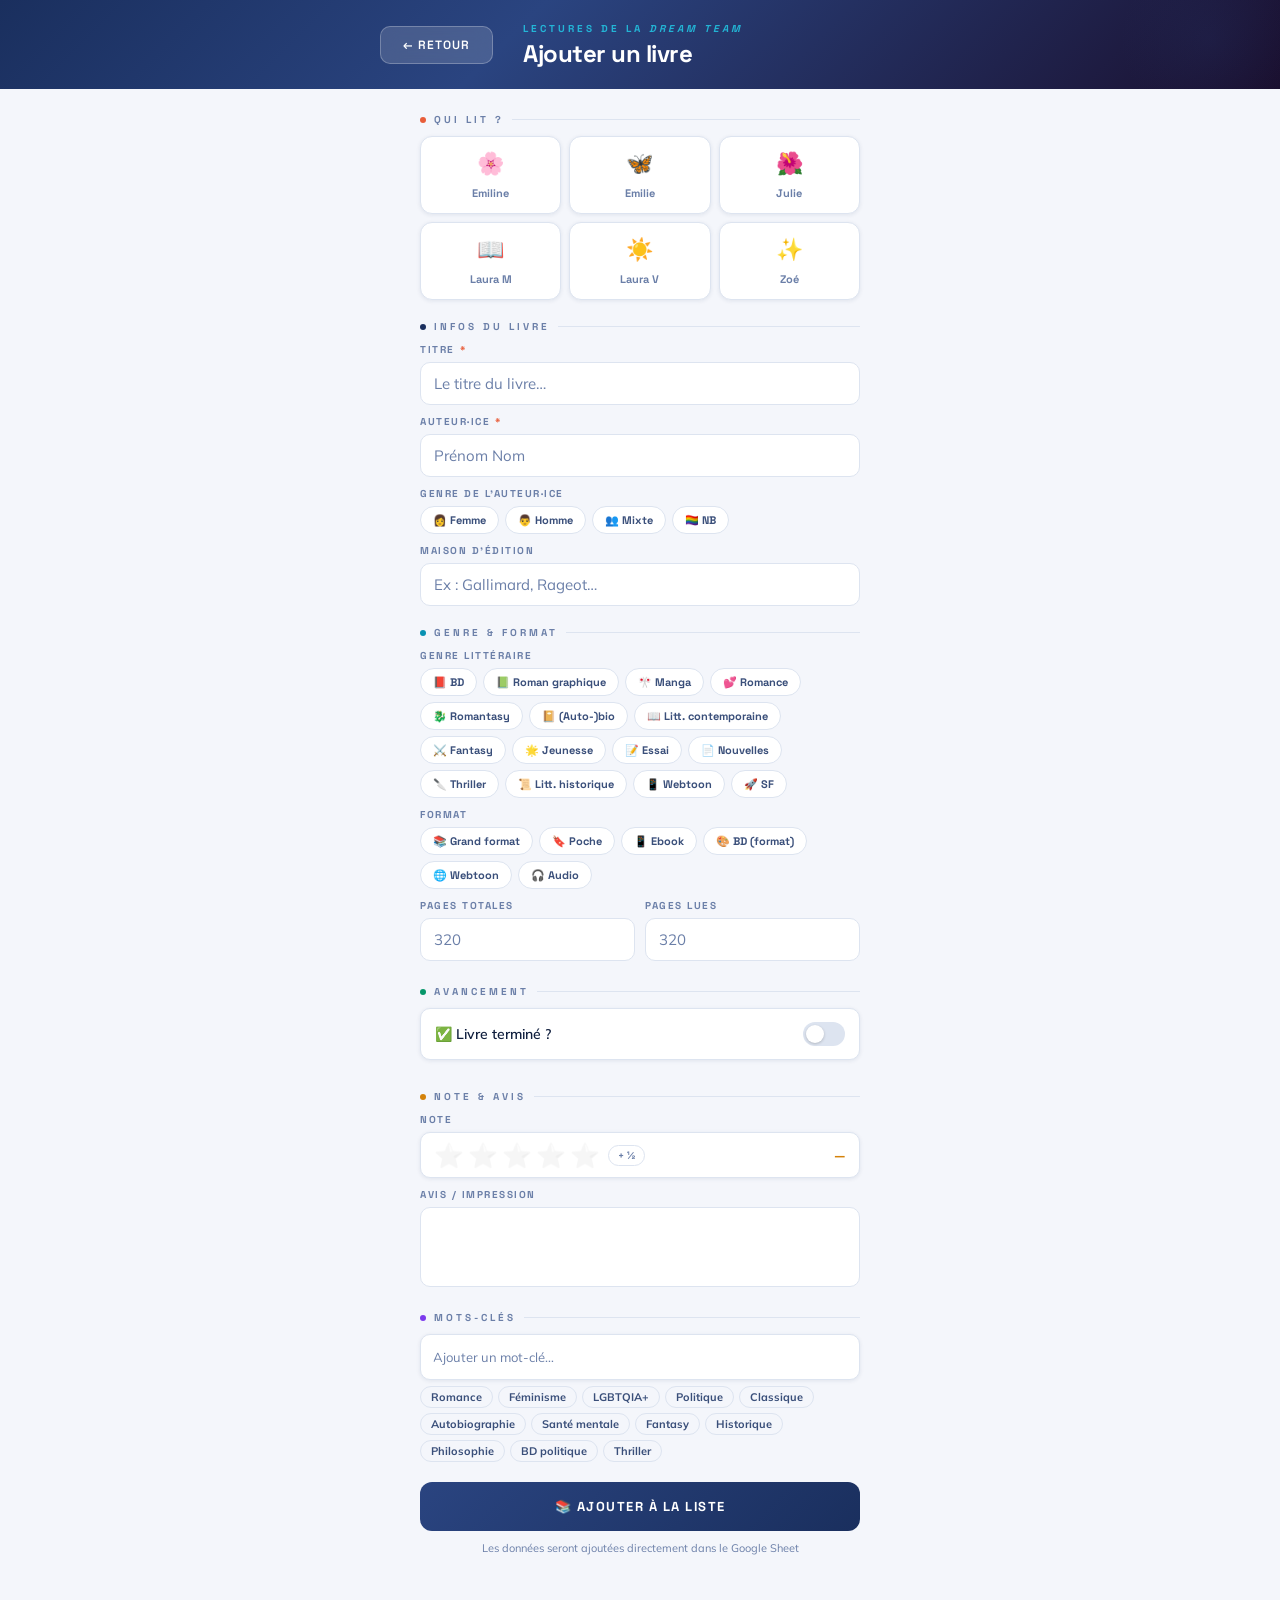
==== commit c307f886: "refactoring" ====
--- a/add.html
+++ b/add.html
@@ -3,11 +3,11 @@
 
 <head>
   <meta charset="UTF-8">
-  <meta name="viewport" content="width=device-width, initial-scale=1.0, maximum-scale=1.0">
+  <meta name="viewport" content="width=device-width, initial-scale=1">
   <title>Dream Team — Ajouter un livre</title>
   <link
-    href="https://fonts.googleapis.com/css2?family=Space+Grotesk:wght@400;500;600;700&family=Mulish:wght@400;500;600;700;800&display=swap"
-    rel="stylesheet">
+    rel="stylesheet"
+    href="https://fonts.googleapis.com/css2?family=Space+Grotesk:wght@400;500;600;700&family=Mulish:wght@400;500;600;700;800&display=swap">
   <link rel="stylesheet" href="styles.css">
   <link rel="icon" type="image/x-icon" href="favicon.ico">
 </head>
@@ -18,144 +18,195 @@
 
   <!-- ── HEADER ── -->
   <div class="form-header">
-    <div style="max-width: 520px; margin: 0 auto; width: 100%; display: flex; align-items: center; gap: 30px;">
-      <a href="index.html" class="btn-refresh" style="text-decoration: none; color: white; white-space: nowrap;">←
-        Retour</a>
+    <div class="form-header-inner">
+      <a href="index.html" class="btn-refresh btn-back">← Retour</a>
       <div>
-        <div class="form-header-tag">Lectures de la <em>Dream Team</em></div>
+        <div class="form-header-tag">
+          Lectures de la <em>Dream Team</em>
+        </div>
         <h1>Ajouter un livre</h1>
       </div>
     </div>
   </div>
 
-  <div class="form-page" id="formContainer" style="padding-top: 0;">
-
-    <!-- ── DUPLICATE WARNING ──────────────────────────────────────────
+  <div class="form-page" id="formContainer">
+
+    <!-- ── DUPLICATE WARNING ─────────────────────────────────────────
          Hidden by default. Appears when title + reader already exist.
          "Modifier" pre-fills the whole form and switches to edit mode.
-         "Ajouter quand même" dismisses and continues as a new entry.  -->
+         "Ajouter quand même" dismisses and continues as a new entry. -->
     <div class="dupe-banner" id="dupeBanner">
       <div class="dupe-icon">⚠️</div>
       <div class="dupe-text">
         <strong id="dupeTitle"></strong>
-        <span>Ce livre existe déjà dans ta liste. Tu veux modifier la ligne existante ?</span>
+        <span>
+          Ce livre existe déjà dans ta liste.
+          Tu veux modifier la ligne existante ?
+        </span>
         <div class="dupe-actions">
-          <button class="dupe-btn primary" onclick="enterEditMode()">✏️ Modifier la ligne existante</button>
-          <button class="dupe-btn secondary" onclick="dismissDupe()">Ajouter quand même</button>
+          <button
+            class="dupe-btn primary"
+            id="enterEditBtn">
+            ✏️ Modifier la ligne existante
+          </button>
+          <button
+            class="dupe-btn secondary"
+            id="dismissDupeBtn">
+            Ajouter quand même
+          </button>
         </div>
       </div>
     </div>
 
     <!-- ── QUI LIT ── -->
     <div class="form-group">
-      <div class="form-label"><span class="sdot" style="background:var(--coral)"></span>Qui lit ?</div>
-      <div class="reader-grid" id="readerGrid">
-      </div>
-      <script>
-        document.addEventListener('DOMContentLoaded', () => {
-          const grid = document.getElementById('readerGrid');
-          READERS.forEach(r => {
-            const btn = document.createElement('div');
-            btn.className = 'reader-btn';
-            btn.dataset.reader = r;
-            btn.onclick = function() { selectReader(this) };
-            btn.style.setProperty('--reader-color', COLORS[r]);
-            btn.innerHTML = `<span class="reader-emoji">${EMOJI[r]}</span><span class="reader-name">${r}</span>`;
-            grid.appendChild(btn);
-          });
-        });
-      </script>
+      <div class="form-label">
+        <span class="sdot" style="background:var(--coral)"></span>
+        Qui lit ?
+      </div>
+      <div class="reader-grid" id="readerGrid"></div>
     </div>
 
     <!-- ── INFOS DU LIVRE ── -->
     <div class="form-group">
-      <div class="form-label"><span class="sdot" style="background:var(--navy)"></span>Infos du livre</div>
-
-      <div style="margin-bottom:10px">
-        <div class="field-label">Titre <span class="req">*</span></div>
-        <!-- onblur fires the duplicate check when the user leaves the title field -->
-        <input type="text" id="titre" placeholder="Le titre du livre…" autocomplete="off" onblur="checkDuplicate()">
-      </div>
-
-      <div style="margin-bottom:10px">
-        <div class="field-label">Auteur·ice <span class="req">*</span></div>
-        <input type="text" id="auteur" placeholder="Prénom Nom" autocomplete="off">
+      <div class="form-label">
+        <span class="sdot" style="background:var(--navy)"></span>
+        Infos du livre
+      </div>
+
+      <div style="margin-bottom:10px">
+        <div class="field-label">
+          Titre <span class="req">*</span>
+        </div>
+        <!-- blur fires the duplicate check when the user leaves the field -->
+        <input
+          type="text"
+          id="titre"
+          placeholder="Le titre du livre…"
+          autocomplete="off"
+          list="livres-suggestions">
+        <datalist id="livres-suggestions"></datalist>
+      </div>
+
+      <div style="margin-bottom:10px">
+        <div class="field-label">
+          Auteur·ice <span class="req">*</span>
+        </div>
+        <input
+          type="text"
+          id="auteur"
+          placeholder="Prénom Nom"
+          autocomplete="off">
       </div>
 
       <div style="margin-bottom:10px">
         <div class="field-label">Genre de l'auteur·ice</div>
         <div class="chip-group">
-          <div class="chip" data-value="Femme" data-group="genreAuteur" onclick="toggleChip(this)"
+          <div class="chip" data-value="Femme"
+            data-group="genreAuteur"
             style="--chip-color:#0891b2">👩 Femme</div>
-          <div class="chip" data-value="Homme" data-group="genreAuteur" onclick="toggleChip(this)"
+          <div class="chip" data-value="Homme"
+            data-group="genreAuteur"
             style="--chip-color:#1a2f5e">👨 Homme</div>
-          <div class="chip" data-value="Mixte" data-group="genreAuteur" onclick="toggleChip(this)"
+          <div class="chip" data-value="Mixte"
+            data-group="genreAuteur"
             style="--chip-color:#e85d3a">👥 Mixte</div>
-          <div class="chip" data-value="Non-binaire" data-group="genreAuteur" onclick="toggleChip(this)"
+          <div class="chip" data-value="Non-binaire"
+            data-group="genreAuteur"
             style="--chip-color:#7c3aed">🏳️‍🌈 NB</div>
         </div>
       </div>
 
       <div>
         <div class="field-label">Maison d'édition</div>
-        <input type="text" id="maisonEdition" placeholder="Ex : Gallimard, Rageot…" autocomplete="off">
+        <input
+          type="text"
+          id="maisonEdition"
+          placeholder="Ex : Gallimard, Rageot…"
+          autocomplete="off"
+          list="editions-suggestions">
+        <datalist id="editions-suggestions"></datalist>
       </div>
     </div>
 
     <!-- ── GENRE & FORMAT ── -->
     <div class="form-group">
-      <div class="form-label"><span class="sdot" style="background:var(--teal)"></span>Genre &amp; Format</div>
+      <div class="form-label">
+        <span class="sdot" style="background:var(--teal)"></span>
+        Genre &amp; Format
+      </div>
 
       <div style="margin-bottom:10px">
         <div class="field-label">Genre littéraire</div>
         <div class="chip-group">
-          <div class="chip" data-value="BD" data-group="genre" onclick="toggleChip(this)" style="--chip-color:#1a2f5e">
-            📕 BD</div>
-          <div class="chip" data-value="Roman graphique" data-group="genre" onclick="toggleChip(this)"
+          <div class="chip" data-value="BD"
+            data-group="genre"
+            style="--chip-color:#1a2f5e">📕 BD</div>
+          <div class="chip" data-value="Roman graphique"
+            data-group="genre"
             style="--chip-color:#2a4480">📗 Roman graphique</div>
-          <div class="chip" data-value="Manga" data-group="genre" onclick="toggleChip(this)"
+          <div class="chip" data-value="Manga"
+            data-group="genre"
             style="--chip-color:#1e40af">🎌 Manga</div>
-          <div class="chip" data-value="Romance" data-group="genre" onclick="toggleChip(this)"
+          <div class="chip" data-value="Romance"
+            data-group="genre"
             style="--chip-color:#e85d3a">💕 Romance</div>
-          <div class="chip" data-value="Romantasy" data-group="genre" onclick="toggleChip(this)"
+          <div class="chip" data-value="Romantasy"
+            data-group="genre"
             style="--chip-color:#d4820a">🐉 Romantasy</div>
-          <div class="chip" data-value="(Auto-)biographie" data-group="genre" onclick="toggleChip(this)"
+          <div class="chip" data-value="(Auto-)biographie"
+            data-group="genre"
             style="--chip-color:#0891b2">📔 (Auto-)bio</div>
-          <div class="chip" data-value="Littérature contemporaine" data-group="genre" onclick="toggleChip(this)"
+          <div class="chip" data-value="Littérature contemporaine"
+            data-group="genre"
             style="--chip-color:#0e7490">📖 Litt. contemporaine</div>
-          <div class="chip" data-value="Fantasy" data-group="genre" onclick="toggleChip(this)"
+          <div class="chip" data-value="Fantasy"
+            data-group="genre"
             style="--chip-color:#059669">⚔️ Fantasy</div>
-          <div class="chip" data-value="Jeunesse" data-group="genre" onclick="toggleChip(this)"
+          <div class="chip" data-value="Jeunesse"
+            data-group="genre"
             style="--chip-color:#7c3aed">🌟 Jeunesse</div>
-          <div class="chip" data-value="Essai" data-group="genre" onclick="toggleChip(this)"
+          <div class="chip" data-value="Essai"
+            data-group="genre"
             style="--chip-color:#6b7fa8">📝 Essai</div>
-          <div class="chip" data-value="Nouvelles" data-group="genre" onclick="toggleChip(this)"
+          <div class="chip" data-value="Nouvelles"
+            data-group="genre"
             style="--chip-color:#94a3b8">📄 Nouvelles</div>
-          <div class="chip" data-value="Thriller" data-group="genre" onclick="toggleChip(this)"
+          <div class="chip" data-value="Thriller"
+            data-group="genre"
             style="--chip-color:#c4512e">🔪 Thriller</div>
-          <div class="chip" data-value="Littérature historique" data-group="genre" onclick="toggleChip(this)"
+          <div class="chip" data-value="Littérature historique"
+            data-group="genre"
             style="--chip-color:#78716c">📜 Litt. historique</div>
-          <div class="chip" data-value="Webtoon" data-group="genre" onclick="toggleChip(this)"
+          <div class="chip" data-value="Webtoon"
+            data-group="genre"
             style="--chip-color:#db2777">📱 Webtoon</div>
-          <div class="chip" data-value="SF" data-group="genre" onclick="toggleChip(this)" style="--chip-color:#2563eb">
-            🚀 SF</div>
+          <div class="chip" data-value="SF"
+            data-group="genre"
+            style="--chip-color:#2563eb">🚀 SF</div>
         </div>
       </div>
 
       <div style="margin-bottom:10px">
         <div class="field-label">Format</div>
         <div class="chip-group">
-          <div class="chip" data-value="Grand format" data-group="format" onclick="toggleChip(this)"
+          <div class="chip" data-value="Grand format"
+            data-group="format"
             style="--chip-color:#d4820a">📚 Grand format</div>
-          <div class="chip" data-value="Poche" data-group="format" onclick="toggleChip(this)"
+          <div class="chip" data-value="Poche"
+            data-group="format"
             style="--chip-color:#059669">🔖 Poche</div>
-          <div class="chip" data-value="Ebook" data-group="format" onclick="toggleChip(this)"
+          <div class="chip" data-value="Ebook"
+            data-group="format"
             style="--chip-color:#0891b2">📱 Ebook</div>
-          <div class="chip" data-value="BD" data-group="format" onclick="toggleChip(this)" style="--chip-color:#1a2f5e">
-            🎨 BD (format)</div>
-          <div class="chip" data-value="Webtoon" data-group="format" onclick="toggleChip(this)"
+          <div class="chip" data-value="BD"
+            data-group="format"
+            style="--chip-color:#1a2f5e">🎨 BD (format)</div>
+          <div class="chip" data-value="Webtoon"
+            data-group="format"
             style="--chip-color:#db2777">🌐 Webtoon</div>
-          <div class="chip" data-value="Audio" data-group="format" onclick="toggleChip(this)"
+          <div class="chip" data-value="Audio"
+            data-group="format"
             style="--chip-color:#7c3aed">🎧 Audio</div>
         </div>
       </div>
@@ -163,11 +214,21 @@
       <div class="two-col">
         <div>
           <div class="field-label">Pages totales</div>
-          <input type="number" id="pagesTotales" placeholder="320" min="0" inputmode="numeric">
+          <input
+            type="number"
+            id="pagesTotales"
+            placeholder="320"
+            min="0"
+            inputmode="numeric">
         </div>
         <div>
           <div class="field-label">Pages lues</div>
-          <input type="number" id="pagesLues" placeholder="320" min="0" inputmode="numeric">
+          <input
+            type="number"
+            id="pagesLues"
+            placeholder="320"
+            min="0"
+            inputmode="numeric">
           <div class="pages-hint" id="pagesHint"></div>
         </div>
       </div>
@@ -175,10 +236,13 @@
 
     <!-- ── AVANCEMENT ── -->
     <div class="form-group">
-      <div class="form-label"><span class="sdot" style="background:var(--mint)"></span>Avancement</div>
-
-      <div style="margin-bottom:10px">
-        <div class="fini-toggle" id="finiToggle" onclick="toggleFini()">
+      <div class="form-label">
+        <span class="sdot" style="background:var(--mint)"></span>
+        Avancement
+      </div>
+
+      <div style="margin-bottom:10px">
+        <div class="fini-toggle" id="finiToggle">
           <span class="fini-label">✅ Livre terminé ?</span>
           <div class="toggle-pill"></div>
         </div>
@@ -200,398 +264,99 @@
 
     <!-- ── NOTE & AVIS ── -->
     <div class="form-group">
-      <div class="form-label"><span class="sdot" style="background:var(--gold)"></span>Note &amp; Avis</div>
+      <div class="form-label">
+        <span class="sdot" style="background:var(--gold)"></span>
+        Note &amp; Avis
+      </div>
 
       <div style="margin-bottom:10px">
         <div class="field-label">Note</div>
         <div class="star-row">
-          <span class="star-btn" onclick="setStar(1)">⭐</span>
-          <span class="star-btn" onclick="setStar(2)">⭐</span>
-          <span class="star-btn" onclick="setStar(3)">⭐</span>
-          <span class="star-btn" onclick="setStar(4)">⭐</span>
-          <span class="star-btn" onclick="setStar(5)">⭐</span>
-          <button class="half-toggle" id="halfBtn" onclick="toggleHalf()">+ ½</button>
+          <span class="star-btn" data-star="1">⭐</span>
+          <span class="star-btn" data-star="2">⭐</span>
+          <span class="star-btn" data-star="3">⭐</span>
+          <span class="star-btn" data-star="4">⭐</span>
+          <span class="star-btn" data-star="5">⭐</span>
+          <button class="half-toggle" id="halfBtn">+ ½</button>
           <span class="star-display" id="starDisplay">—</span>
         </div>
       </div>
 
       <div>
         <div class="field-label">Avis / Impression</div>
-        <textarea id="avis" placeholder="Quelques mots sur ce livre…"></textarea>
+        <textarea
+          id="avis"
+          placeholder="Quelques mots sur ce livre…">
+        </textarea>
       </div>
     </div>
 
     <!-- ── MOTS-CLÉS ── -->
     <div class="form-group">
-      <div class="form-label"><span class="sdot" style="background:#7c3aed"></span>Mots-clés</div>
-
-      <div class="tags-wrap" id="tagsWrap" onclick="document.getElementById('tagInput').focus()">
-        <input type="text" class="tag-input" id="tagInput" placeholder="Ajouter un mot-clé…"
-          onkeydown="handleTagKey(event)">
+      <div class="form-label">
+        <span class="sdot" style="background:#7c3aed"></span>
+        Mots-clés
+      </div>
+
+      <div class="tags-wrap" id="tagsWrap">
+        <input
+          type="text"
+          class="tag-input"
+          id="tagInput"
+          placeholder="Ajouter un mot-clé…">
       </div>
       <div class="tag-suggestions">
-        <span class="tag-sug" onclick="addTag('Romance')">Romance</span>
-        <span class="tag-sug" onclick="addTag('Féminisme')">Féminisme</span>
-        <span class="tag-sug" onclick="addTag('LGBTQIA+')">LGBTQIA+</span>
-        <span class="tag-sug" onclick="addTag('Politique')">Politique</span>
-        <span class="tag-sug" onclick="addTag('Classique')">Classique</span>
-        <span class="tag-sug" onclick="addTag('Autobiographie')">Autobiographie</span>
-        <span class="tag-sug" onclick="addTag('Santé mentale')">Santé mentale</span>
-        <span class="tag-sug" onclick="addTag('Fantasy')">Fantasy</span>
-        <span class="tag-sug" onclick="addTag('Historique')">Historique</span>
-        <span class="tag-sug" onclick="addTag('Philosophie')">Philosophie</span>
-        <span class="tag-sug" onclick="addTag('BD, politique')">BD politique</span>
-        <span class="tag-sug" onclick="addTag('Thriller')">Thriller</span>
+        <span class="tag-sug" data-tag="Romance">Romance</span>
+        <span class="tag-sug" data-tag="Féminisme">Féminisme</span>
+        <span class="tag-sug" data-tag="LGBTQIA+">LGBTQIA+</span>
+        <span class="tag-sug" data-tag="Politique">Politique</span>
+        <span class="tag-sug" data-tag="Classique">Classique</span>
+        <span class="tag-sug" data-tag="Autobiographie">Autobiographie</span>
+        <span class="tag-sug" data-tag="Santé mentale">Santé mentale</span>
+        <span class="tag-sug" data-tag="Fantasy">Fantasy</span>
+        <span class="tag-sug" data-tag="Historique">Historique</span>
+        <span class="tag-sug" data-tag="Philosophie">Philosophie</span>
+        <span class="tag-sug" data-tag="BD, politique">BD politique</span>
+        <span class="tag-sug" data-tag="Thriller">Thriller</span>
       </div>
     </div>
 
     <!-- ── SUBMIT ── -->
-    <button class="btn-submit" id="submitBtn" onclick="submitForm()">
+    <button class="btn-submit" id="submitBtn">
       <span class="btn-spinner"></span>
       <span class="btn-text">📚 Ajouter à la liste</span>
     </button>
-    <div style="text-align:center;margin-top:10px;font-size:11px;color:var(--text-light)">
+    <div class="form-hint">
       Les données seront ajoutées directement dans le Google Sheet
     </div>
 
   </div><!-- /.form-page -->
 
   <!-- ── SUCCESS SCREEN ── -->
-  <div class="form-page" id="successContainer" style="display: none; text-align: center; margin-top: 40px;">
-    <div style="font-size: 54px; margin-bottom: 16px;">🎉</div>
-    <h2
-      style="font-family: 'Space Grotesk', sans-serif; font-size: 24px; font-weight: 700; color: var(--navy); margin-bottom: 8px;"
-      id="successTitle">Mission accomplie !</h2>
-    <p style="color: var(--text-mid); font-size: 14px; margin-bottom: 32px; line-height: 1.5;" id="successDesc">Le livre
-      a bien été ajouté à la liste.</p>
-
-    <div style="display: flex; flex-direction: column; gap: 12px; width: 100%;">
-      <button class="btn-submit" onclick="window.location.href='index.html'" style="padding: 14px; font-size: 13px;">📊
-        Retour au tableau de bord</button>
-      <button class="dupe-btn secondary" onclick="showForm()"
-        style="padding: 14px; font-size: 13px; width: 100%; border-color: var(--border); background: var(--white); cursor: pointer;">➕
-        Ajouter une autre lecture</button>
+  <div class="form-page success-page" id="successContainer">
+    <div class="success-icon">🎉</div>
+    <h2 class="success-title" id="successTitle">Mission accomplie !</h2>
+    <p class="success-desc" id="successDesc">
+      Le livre a bien été ajouté à la liste.
+    </p>
+
+    <div class="success-actions">
+      <button
+        class="btn-submit"
+        id="goToDashboardBtn">
+        📊 Retour au tableau de bord
+      </button>
+      <button
+        class="dupe-btn secondary success-secondary-btn"
+        id="addAnotherBtn">
+        ➕ Ajouter une autre lecture
+      </button>
     </div>
   </div>
 
   <script src="config.js"></script>
-  <script>
-    let selectedReader = null;
-    let starValue = 0;
-    let halfStar = false;
-    let isFini = false;
-    let tags = [];
-    const chips = {};
-
-    // ── Edit-mode state ──────────────────────────────────────────────
-    // null   = normal "add" mode
-    // number = 1-based sheet row of the entry being edited
-    let editRowIndex = null;
-    let _lastCheckKey = ''; // avoids firing the same check twice
-
-    // ── Reader ───────────────────────────────────────────────────────
-    function selectReader(el) {
-      document.querySelectorAll('.reader-btn').forEach(b => b.classList.remove('active'));
-      el.classList.add('active');
-      selectedReader = el.dataset.reader;
-      // Re-run duplicate check if a title is already typed
-      if (document.getElementById('titre').value.trim()) checkDuplicate();
-    }
-
-    // ── Chips ────────────────────────────────────────────────────────
-    function toggleChip(el) {
-      const group = el.dataset.group;
-      const wasActive = el.classList.contains('active');
-      document.querySelectorAll(`.chip[data-group="${group}"]`).forEach(c => c.classList.remove('active'));
-      if (!wasActive) { el.classList.add('active'); chips[group] = el.dataset.value; }
-      else { delete chips[group]; }
-    }
-
-    // ── Fini toggle ──────────────────────────────────────────────────
-    function toggleFini() {
-      isFini = !isFini;
-      document.getElementById('finiToggle').classList.toggle('active', isFini);
-      document.getElementById('datesArea').classList.toggle('open', isFini);
-      if (isFini && !document.getElementById('dateFin').value)
-        document.getElementById('dateFin').value = new Date().toISOString().split('T')[0];
-    }
-
-    // ── Stars ────────────────────────────────────────────────────────
-    function setStar(n) { starValue = n; renderStars(); }
-    function toggleHalf() {
-      halfStar = !halfStar;
-      document.getElementById('halfBtn').classList.toggle('active', halfStar);
-      renderStars();
-    }
-    function renderStars() {
-      document.querySelectorAll('.star-btn').forEach((s, i) => s.classList.toggle('on', i < starValue));
-      const val = starValue + (halfStar && starValue > 0 ? 0.5 : 0);
-      document.getElementById('starDisplay').textContent = val > 0 ? val + ' ★' : '—';
-    }
-
-    // ── Pages hint ───────────────────────────────────────────────────
-    document.addEventListener('input', e => {
-      if (e.target.id === 'pagesLues' || e.target.id === 'pagesTotales') {
-        const total = parseInt(document.getElementById('pagesTotales').value) || 0;
-        const lues = parseInt(document.getElementById('pagesLues').value) || 0;
-        document.getElementById('pagesHint').textContent =
-          total > 0 && lues > 0 ? Math.round(lues / total * 100) + '% lu' : '';
-      }
-    });
-
-    // ── Tags ─────────────────────────────────────────────────────────
-    function handleTagKey(e) {
-      if (e.key === 'Enter' || e.key === ',') {
-        e.preventDefault();
-        const val = e.target.value.trim().replace(/,$/, '');
-        if (val) addTag(val);
-      } else if (e.key === 'Backspace' && !e.target.value && tags.length) {
-        removeTag(tags[tags.length - 1]);
-      }
-    }
-    function addTag(val) {
-      const v = val.trim();
-      if (!v || tags.includes(v)) return;
-      tags.push(v);
-      renderTags();
-      document.getElementById('tagInput').value = '';
-    }
-    function removeTag(val) { tags = tags.filter(t => t !== val); renderTags(); }
-    function renderTags() {
-      const wrap = document.getElementById('tagsWrap');
-      const input = document.getElementById('tagInput');
-      wrap.querySelectorAll('.tag-chip').forEach(c => c.remove());
-      tags.forEach(t => {
-        const chip = document.createElement('span');
-        chip.className = 'tag-chip';
-        chip.innerHTML = `${t}<span class="tag-remove" onclick="removeTag('${t.replace(/'/g, "\\'")}')">×</span>`;
-        wrap.insertBefore(chip, input);
-      });
-    }
-
-    // ── Toast ─────────────────────────────────────────────────────────
-    function showToast(msg, type = '') {
-      const t = document.getElementById('toast');
-      t.textContent = msg;
-      t.className = `toast ${type} show`;
-      setTimeout(() => { t.className = 'toast'; }, 3200);
-    }
-
-    // ── Duplicate check ───────────────────────────────────────────────
-    // Triggered on title blur and on reader selection (if title is already set).
-    // Calls Apps Script GET with action=check. Fails silently on network error.
-    async function checkDuplicate() {
-      const titre = document.getElementById('titre').value.trim();
-      const lectrice = selectedReader;
-
-      if (!titre || !lectrice) return;
-
-      // Skip identical repeated checks
-      const key = `${lectrice}::${titre.toLowerCase()}`;
-      if (key === _lastCheckKey) return;
-      _lastCheckKey = key;
-
-      hideDupeBanner();
-
-      try {
-        const url = `${APPS_SCRIPT_URL}?action=check&lectrice=${encodeURIComponent(lectrice)}&titre=${encodeURIComponent(titre)}`;
-        const json = await fetch(url).then(r => r.json());
-
-        if (json.result === 'found') {
-          // Stash existing data on the banner so enterEditMode() can read it
-          document.getElementById('dupeBanner').dataset.existing = JSON.stringify(json.book);
-          document.getElementById('dupeTitle').textContent = `"${json.book.titre}" — ${lectrice}`;
-          document.getElementById('dupeBanner').classList.add('visible');
-          document.getElementById('dupeBanner').scrollIntoView({ behavior: 'smooth', block: 'nearest' });
-        }
-      } catch (_) { /* silent — check is a convenience, not a blocker */ }
-    }
-
-    function hideDupeBanner() {
-      const b = document.getElementById('dupeBanner');
-      b.classList.remove('visible');
-      b.dataset.existing = '';
-    }
-
-    // "Modifier la ligne existante" — pre-fill form, switch to edit mode
-    function enterEditMode() {
-      const existing = JSON.parse(document.getElementById('dupeBanner').dataset.existing || 'null');
-      if (!existing) return;
-
-      hideDupeBanner();
-      editRowIndex = existing.rowIndex;
-      fillForm(existing);
-
-      document.getElementById('submitBtn').classList.add('edit-mode');
-      document.querySelector('#submitBtn .btn-text').textContent = '💾 Mettre à jour';
-
-      showToast('✏️ Mode modification — modifie puis valide', '');
-      window.scrollTo({ top: 0, behavior: 'smooth' });
-    }
-
-    // "Ajouter quand même" — dismiss banner, stay in add mode
-    function dismissDupe() {
-      hideDupeBanner();
-      editRowIndex = null;
-      _lastCheckKey = ''; // allow re-check if the title is later changed
-    }
-
-    // Pre-fill every form field from an existing book object
-    function fillForm(b) {
-      // Reader button
-      const btn = document.querySelector(`.reader-btn[data-reader="${b.lectrice}"]`);
-      if (btn) {
-        document.querySelectorAll('.reader-btn').forEach(x => x.classList.remove('active'));
-        btn.classList.add('active');
-        selectedReader = b.lectrice;
-      }
-
-      // Plain text fields
-      document.getElementById('titre').value = b.titre || '';
-      document.getElementById('auteur').value = b.auteur || '';
-      document.getElementById('maisonEdition').value = b.maisonEdition || '';
-      document.getElementById('avis').value = b.avis || '';
-      document.getElementById('pagesTotales').value = b.pagesTotales || '';
-      document.getElementById('pagesLues').value = b.pagesLues || '';
-
-      // Pages hint
-      const total = parseInt(b.pagesTotales) || 0;
-      const lues = parseInt(b.pagesLues) || 0;
-      document.getElementById('pagesHint').textContent =
-        total > 0 && lues > 0 ? Math.round(lues / total * 100) + '% lu' : '';
-
-      // Chips
-      ['genreAuteur', 'genre', 'format'].forEach(group => {
-        document.querySelectorAll(`.chip[data-group="${group}"]`).forEach(c => {
-          const on = c.dataset.value === b[group];
-          c.classList.toggle('active', on);
-          if (on) chips[group] = b[group]; else delete chips[group];
-        });
-      });
-
-      // Fini + dates
-      isFini = !!b.fini;
-      document.getElementById('finiToggle').classList.toggle('active', isFini);
-      document.getElementById('datesArea').classList.toggle('open', isFini);
-      document.getElementById('dateDebut').value = b.commence || '';
-      document.getElementById('dateFin').value = b.termine || '';
-
-      // Stars
-      starValue = b.note ? Math.floor(b.note) : 0;
-      halfStar = b.note ? (b.note % 1) >= 0.5 : false;
-      document.getElementById('halfBtn').classList.toggle('active', halfStar);
-      renderStars();
-
-      // Tags
-      tags = b.motsCles ? b.motsCles.split(',').map(t => t.trim()).filter(Boolean) : [];
-      renderTags();
-    }
-
-    // ── Submit ────────────────────────────────────────────────────────
-    async function submitForm() {
-      if (!selectedReader) { showToast('⚠️ Choisis une lectrice !', 'error'); return; }
-      const titre = document.getElementById('titre').value.trim();
-      const auteur = document.getElementById('auteur').value.trim();
-      if (!titre) { showToast('⚠️ Le titre est requis !', 'error'); return; }
-      if (!auteur) { showToast("⚠️ L'auteur·ice est requis·e !", 'error'); return; }
-
-      const dateDebut = document.getElementById('dateDebut').value;
-      const dateFin = document.getElementById('dateFin').value;
-      const pagesTotales = parseInt(document.getElementById('pagesTotales').value) || 0;
-      const pagesLues = parseInt(document.getElementById('pagesLues').value) || pagesTotales;
-      const note = starValue > 0 ? starValue + (halfStar ? 0.5 : 0) : null;
-
-      let jours = null;
-      if (dateDebut && dateFin)
-        jours = Math.max(1, Math.round((new Date(dateFin) - new Date(dateDebut)) / 86400000));
-
-      const mois = dateFin
-        ? MONTHS[parseInt(dateFin.split('-')[1]) - 1]
-        : MONTHS[new Date().getMonth()];
-
-      const payload = {
-        // action tells Apps Script to append (add) or overwrite (update)
-        action: editRowIndex !== null ? 'update' : 'add',
-        rowIndex: editRowIndex,               // null for add, row number for update
-        lectrice: selectedReader,
-        titre, auteur,
-        genreAuteur: chips['genreAuteur'] || '',
-        maisonEdition: document.getElementById('maisonEdition').value.trim(),
-        format: chips['format'] || '',
-        pagesTotales,
-        pagesLues: isFini ? pagesTotales : pagesLues,
-        genre: chips['genre'] || '',
-        motsCles: tags.join(', '),
-        commence: dateDebut || null,
-        termine: isFini && dateFin ? dateFin : null,
-        jours, mois, note,
-        avis: document.getElementById('avis').value.trim(),
-        fini: isFini,
-      };
-
-      const btn = document.getElementById('submitBtn');
-      btn.disabled = true;
-      btn.classList.add('loading');
-
-      try {
-        const res = await fetch(APPS_SCRIPT_URL, { method: 'POST', body: JSON.stringify(payload) });
-        const json = await res.json();
-        if (json.result === 'success') {
-          const msg = editRowIndex !== null
-            ? '✅ Mis à jour ! Merci ' + selectedReader + ' 🎉'
-            : '📚 Livre ajouté ! Merci ' + selectedReader + ' 🎉';
-          showToast(msg, 'success');
-
-          document.getElementById('successTitle').textContent = editRowIndex !== null ? 'Lecture mise à jour !' : 'Nouvelle lecture ajoutée !';
-          document.getElementById('successDesc').textContent = 'Merci ' + selectedReader + ' pour ta contribution ✨';
-
-          document.getElementById('formContainer').style.display = 'none';
-          document.getElementById('successContainer').style.display = 'block';
-
-          resetForm();
-          window.scrollTo({ top: 0, behavior: 'smooth' });
-        } else {
-          throw new Error(json.error || 'Erreur inconnue');
-        }
-      } catch (err) {
-        showToast('❌ Erreur : ' + err.message, 'error');
-      } finally {
-        btn.disabled = false;
-        btn.classList.remove('loading');
-      }
-    }
-
-    // ── Reset ─────────────────────────────────────────────────────────
-    function resetForm() {
-      document.querySelectorAll('.reader-btn, .chip').forEach(el => el.classList.remove('active'));
-      ['titre', 'auteur', 'maisonEdition', 'avis', 'pagesTotales', 'pagesLues', 'dateDebut', 'dateFin']
-        .forEach(id => { document.getElementById(id).value = ''; });
-      document.getElementById('pagesHint').textContent = '';
-      selectedReader = null; starValue = 0; halfStar = false; isFini = false; tags = [];
-      editRowIndex = null; _lastCheckKey = '';
-      for (const k in chips) delete chips[k];
-      renderStars();
-      document.getElementById('halfBtn').classList.remove('active');
-      document.getElementById('finiToggle').classList.remove('active');
-      document.getElementById('datesArea').classList.remove('open');
-      hideDupeBanner();
-      renderTags();
-      // Restore submit button to add-mode appearance
-      const btn = document.getElementById('submitBtn');
-      btn.classList.remove('edit-mode');
-      btn.querySelector('.btn-text').textContent = '📚 Ajouter à la liste';
-      window.scrollTo({ top: 0, behavior: 'smooth' });
-    }
-
-    document.getElementById('dateFin').value = new Date().toISOString().split('T')[0];
-
-    // ── Navigation ───────────────────────────────────────────────────
-    function showForm() {
-      document.getElementById('successContainer').style.display = 'none';
-      document.getElementById('formContainer').style.display = 'block';
-      window.scrollTo({ top: 0, behavior: 'smooth' });
-    }
-  </script>
+  <script src="add.js"></script>
+
 </body>
 
 </html>
--- a/styles.css
+++ b/styles.css
@@ -16,7 +16,7 @@
 
 :root {
   /* Backgrounds */
-  --bg: #f0f4fa;
+  --bg: #f4f6fb;
   --white: #fff;
   --border: #dde4f0;
 
@@ -168,9 +168,10 @@
   }
 }
 
+.site-header .update-tag.loading,
 .update-tag.loading {
   animation: chargement-pulse 1.4s ease-in-out infinite;
-  color: rgba(255, 255, 255, 0.85) !important;
+  color: rgba(255, 255, 255, 0.85);
   font-weight: 600;
 }
 
@@ -180,7 +181,7 @@
   color: #fff;
   border: 1px solid rgba(255, 255, 255, 0.25);
   padding: 10px 22px;
-  border-radius: 24px;
+  border-radius: 10px;
   font-family: 'Space Grotesk', sans-serif;
   font-size: 12px;
   font-weight: 600;
@@ -200,6 +201,10 @@
   pointer-events: none;
 }
 
+.btn-add {
+  text-decoration: none;
+  color: white;
+}
 
 /* ── LAYOUT ─────────────────────────────────── */
 
@@ -243,7 +248,7 @@
 .card {
   background: var(--white);
   border: 1px solid var(--border);
-  border-radius: 12px;
+  border-radius: 16px;
   box-shadow: 0 1px 6px var(--shadow);
 }
 
@@ -265,7 +270,7 @@
 }
 
 .stat-tile.dark {
-  background: linear-gradient(135deg, #1a2f5e, #2d2a6e);
+  background: linear-gradient(135deg, #1a2f5e, #7b3a5a);
   border-color: transparent;
 }
 
@@ -489,6 +494,31 @@
   margin-top: auto;
 }
 
+.breview.expanded {
+  -webkit-line-clamp: unset;
+  line-clamp: unset;
+  display: block;
+}
+
+.read-more-btn {
+  font-family: 'Space Grotesk', sans-serif;
+  font-size: 10px;
+  font-weight: 700;
+  color: var(--teal);
+  cursor: pointer;
+  text-transform: uppercase;
+  letter-spacing: 0.5px;
+  display: flex;
+  align-items: center;
+  gap: 3px;
+  margin-top: 2px;
+  transition: color 0.15s;
+}
+
+.read-more-btn:hover {
+  color: var(--navy);
+}
+
 .btags {
   display: flex;
   gap: 5px;
@@ -1490,6 +1520,10 @@
   margin: 0 auto;
 }
 
+.footer2026 {
+  color: var(--navy-mid);
+  font-weight: 700;
+}
 
 /* ═══════════════════════════════════════════════
    ADD.HTML — Input form
@@ -1497,11 +1531,32 @@
    .mbadge, .ktag, .spinner, .fade from above.
    ═══════════════════════════════════════════════ */
 
+.form-header-inner {
+  max-width: 520px;
+  margin: 0 auto;
+  width: 100%;
+  display: flex;
+  align-items: center;
+  gap: 30px;
+}
+
+/* "← Retour" link inside form header */
+.btn-back {
+  text-decoration: none;
+  color: white;
+  white-space: nowrap;
+}
+
 /* ── Form page layout ── */
 .form-page {
   max-width: 480px;
   margin: 0 auto;
   padding: 20px 20px 60px;
+}
+
+/* Remove top padding on the form container */
+#formContainer {
+  padding-top: 0;
 }
 
 /* ── Form header (reuses .site-header gradient) ── */
@@ -1794,7 +1849,7 @@
 }
 
 .dates-area.open {
-  max-height: 120px;
+  max-height: 250px;
 }
 
 /* ── Star rating ── */
@@ -2122,6 +2177,62 @@
   background: linear-gradient(135deg, var(--navy) 0%, var(--navy-mid) 100%);
 }
 
+/* ── Form footer hint text ── */
+.form-hint {
+  text-align: center;
+  margin-top: 10px;
+  font-size: 11px;
+  color: var(--text-light);
+}
+
+/* ── Success screen ── */
+.success-page {
+  display: none;
+  flex-direction: column;
+  align-items: center;
+  text-align: center;
+  margin-top: 40px;
+  max-width: 480px;
+  margin-inline: auto;
+  padding: 20px 20px 60px;
+}
+
+.success-icon {
+  font-size: 54px;
+  margin-bottom: 16px;
+}
+
+.success-title {
+  font-family: 'Space Grotesk', sans-serif;
+  font-size: 24px;
+  font-weight: 700;
+  color: var(--navy);
+  margin-bottom: 8px;
+}
+
+.success-desc {
+  color: var(--text-mid);
+  font-size: 14px;
+  margin-bottom: 32px;
+  line-height: 1.5;
+}
+
+.success-actions {
+  display: flex;
+  flex-direction: column;
+  gap: 12px;
+  width: 100%;
+}
+
+.success-secondary-btn {
+  padding: 14px;
+  font-size: 13px;
+  width: 100%;
+  border-color: var(--border);
+  background: var(--white);
+  cursor: pointer;
+}
+
 
 /* ── RESPONSIVE / MOBILE ────────────────────── */
 
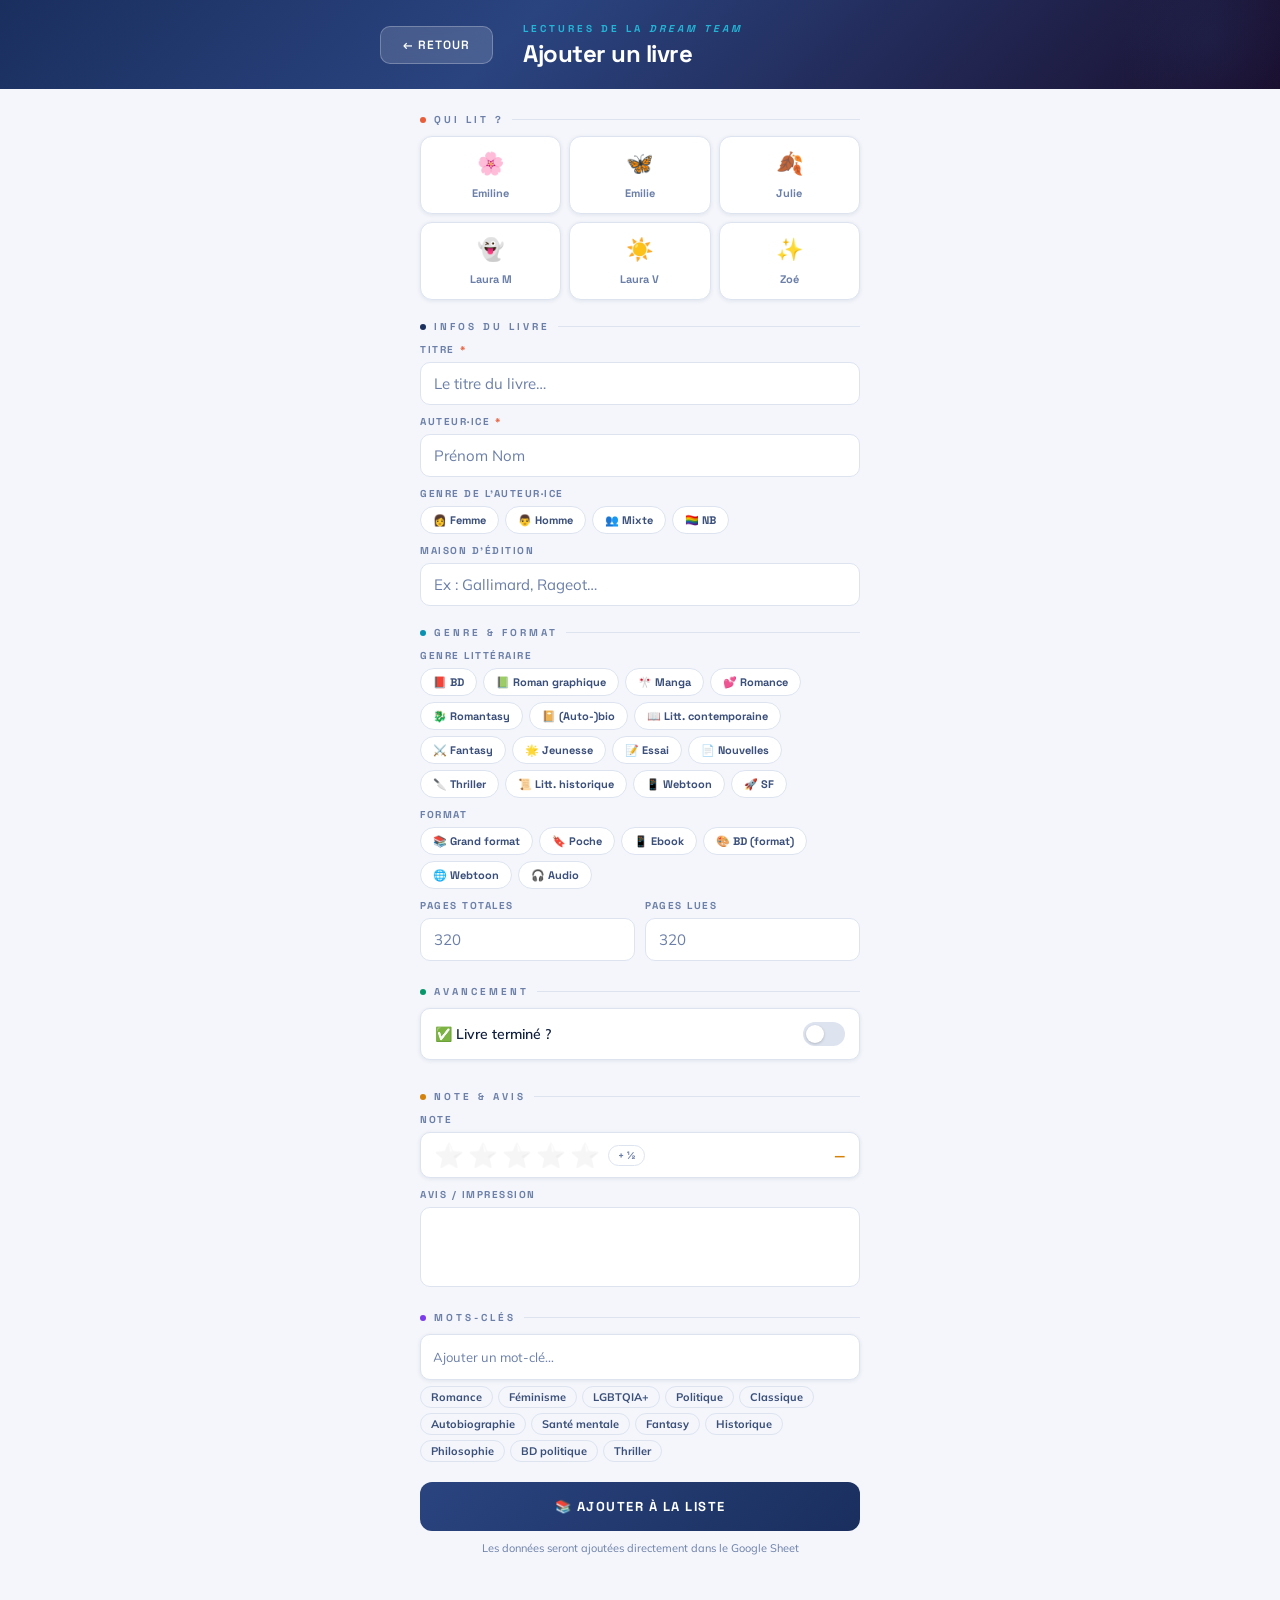
==== commit 956eb8c9: "tokenize all the colors!" ====
--- a/add.html
+++ b/add.html
@@ -104,16 +104,16 @@
         <div class="chip-group">
           <div class="chip" data-value="Femme"
             data-group="genreAuteur"
-            style="--chip-color:#0891b2">👩 Femme</div>
+            style="--chip-color:var(--teal)">👩 Femme</div>
           <div class="chip" data-value="Homme"
             data-group="genreAuteur"
-            style="--chip-color:#1a2f5e">👨 Homme</div>
+            style="--chip-color:var(--navy)">👨 Homme</div>
           <div class="chip" data-value="Mixte"
             data-group="genreAuteur"
-            style="--chip-color:#e85d3a">👥 Mixte</div>
+            style="--chip-color:var(--coral)">👥 Mixte</div>
           <div class="chip" data-value="Non-binaire"
             data-group="genreAuteur"
-            style="--chip-color:#7c3aed">🏳️‍🌈 NB</div>
+            style="--chip-color:var(--violet)">🏳️‍🌈 NB</div>
         </div>
       </div>
 
@@ -141,49 +141,49 @@
         <div class="chip-group">
           <div class="chip" data-value="BD"
             data-group="genre"
-            style="--chip-color:#1a2f5e">📕 BD</div>
+            style="--chip-color:var(--navy)">📕 BD</div>
           <div class="chip" data-value="Roman graphique"
             data-group="genre"
-            style="--chip-color:#2a4480">📗 Roman graphique</div>
+            style="--chip-color:var(--navy-mid)">📗 Roman graphique</div>
           <div class="chip" data-value="Manga"
             data-group="genre"
-            style="--chip-color:#1e40af">🎌 Manga</div>
+            style="--chip-color:var(--indigo)">🎌 Manga</div>
           <div class="chip" data-value="Romance"
             data-group="genre"
-            style="--chip-color:#e85d3a">💕 Romance</div>
+            style="--chip-color:var(--coral)">💕 Romance</div>
           <div class="chip" data-value="Romantasy"
             data-group="genre"
-            style="--chip-color:#d4820a">🐉 Romantasy</div>
+            style="--chip-color:var(--gold)">🐉 Romantasy</div>
           <div class="chip" data-value="(Auto-)biographie"
             data-group="genre"
-            style="--chip-color:#0891b2">📔 (Auto-)bio</div>
+            style="--chip-color:var(--teal)">📔 (Auto-)bio</div>
           <div class="chip" data-value="Littérature contemporaine"
             data-group="genre"
-            style="--chip-color:#0e7490">📖 Litt. contemporaine</div>
+            style="--chip-color:var(--teal-deep)">📖 Litt. contemporaine</div>
           <div class="chip" data-value="Fantasy"
             data-group="genre"
-            style="--chip-color:#059669">⚔️ Fantasy</div>
+            style="--chip-color:var(--mint)">⚔️ Fantasy</div>
           <div class="chip" data-value="Jeunesse"
             data-group="genre"
-            style="--chip-color:#7c3aed">🌟 Jeunesse</div>
+            style="--chip-color:var(--violet)">🌟 Jeunesse</div>
           <div class="chip" data-value="Essai"
             data-group="genre"
-            style="--chip-color:#6b7fa8">📝 Essai</div>
+            style="--chip-color:var(--text-light)">📝 Essai</div>
           <div class="chip" data-value="Nouvelles"
             data-group="genre"
-            style="--chip-color:#94a3b8">📄 Nouvelles</div>
+            style="--chip-color:var(--slate)">📄 Nouvelles</div>
           <div class="chip" data-value="Thriller"
             data-group="genre"
-            style="--chip-color:#c4512e">🔪 Thriller</div>
+            style="--chip-color:var(--rust)">🔪 Thriller</div>
           <div class="chip" data-value="Littérature historique"
             data-group="genre"
-            style="--chip-color:#78716c">📜 Litt. historique</div>
+            style="--chip-color:var(--stone)">📜 Litt. historique</div>
           <div class="chip" data-value="Webtoon"
             data-group="genre"
-            style="--chip-color:#db2777">📱 Webtoon</div>
+            style="--chip-color:var(--pink)">📱 Webtoon</div>
           <div class="chip" data-value="SF"
             data-group="genre"
-            style="--chip-color:#2563eb">🚀 SF</div>
+            style="--chip-color:var(--blue)">🚀 SF</div>
         </div>
       </div>
 
@@ -192,22 +192,22 @@
         <div class="chip-group">
           <div class="chip" data-value="Grand format"
             data-group="format"
-            style="--chip-color:#d4820a">📚 Grand format</div>
+            style="--chip-color:var(--gold)">📚 Grand format</div>
           <div class="chip" data-value="Poche"
             data-group="format"
-            style="--chip-color:#059669">🔖 Poche</div>
+            style="--chip-color:var(--mint)">🔖 Poche</div>
           <div class="chip" data-value="Ebook"
             data-group="format"
-            style="--chip-color:#0891b2">📱 Ebook</div>
+            style="--chip-color:var(--teal)">📱 Ebook</div>
           <div class="chip" data-value="BD"
             data-group="format"
-            style="--chip-color:#1a2f5e">🎨 BD (format)</div>
+            style="--chip-color:var(--navy)">🎨 BD (format)</div>
           <div class="chip" data-value="Webtoon"
             data-group="format"
-            style="--chip-color:#db2777">🌐 Webtoon</div>
+            style="--chip-color:var(--pink)">🌐 Webtoon</div>
           <div class="chip" data-value="Audio"
             data-group="format"
-            style="--chip-color:#7c3aed">🎧 Audio</div>
+            style="--chip-color:var(--violet)">🎧 Audio</div>
         </div>
       </div>
 
@@ -294,7 +294,7 @@
     <!-- ── MOTS-CLÉS ── -->
     <div class="form-group">
       <div class="form-label">
-        <span class="sdot" style="background:#7c3aed"></span>
+        <span class="sdot" style="background:var(--violet)"></span>
         Mots-clés
       </div>
 
--- a/styles.css
+++ b/styles.css
@@ -15,34 +15,145 @@
 }
 
 :root {
-  /* Backgrounds */
+  --font-heading: 'Space Grotesk', sans-serif;
+
+    /* Reader accents */
+    --reader-emiline: #ca8a04;
+    --reader-emilie: #0891b2;
+    --reader-julie: #db2777;
+    --reader-laura-m: #365cca;
+    --reader-laura-v: #1ab46a;
+    --reader-zoe: #836bdd;
+
+  /* Surfaces */
   --bg: #f4f6fb;
   --white: #fff;
   --border: #dde4f0;
-
-  /* Navy scale */
-  --navy: #1a2f5e;
-  --navy-mid: #2a4480;
-  --navy-pale: #e4ebf8;
-
-  /* Accents */
-  --teal: #0891b2;
-  --teal-light: #22d3ee;
-  --coral: #e85d3a;
-  --gold: #d4820a;
-  --mint: #059669;
 
   /* Text */
   --text: #0f1e3d;
   --text-mid: #3a4f7a;
   --text-light: #6b7fa8;
 
-  /* Misc */
+  /* Core palette */
+  --navy: #1a2f5e;
+  --navy-mid: #2a4480;
+  --navy-pale: #e4ebf8;
+  --teal: #0891b2;
+  --teal-light: #22d3ee;
+  --teal-deep: #0e7490;
+  --coral: #e85d3a;
+  --gold: #d4820a;
+  --mint: #059669;
+  --violet: #7c3aed;
+  --blue: #2563eb;
+  --indigo: #1e40af;
+  --pink: #db2777;
+  --rust: #c4512e;
+  --stone: #78716c;
+  --slate: #94a3b8;
+  --muted: #999;
+
+  /* Effects */
   --shadow: rgba(26, 47, 94, 0.09);
+  --shadow-strong: rgba(0, 0, 0, 0.2);
+
+  /* White overlays */
+  --white-a85: rgba(255, 255, 255, 0.85);
+  --white-a50: rgba(255, 255, 255, 0.5);
+  --white-a45: rgba(255, 255, 255, 0.45);
+  --white-a40: rgba(255, 255, 255, 0.4);
+  --white-a30: rgba(255, 255, 255, 0.3);
+  --white-a25: rgba(255, 255, 255, 0.25);
+  --white-a15: rgba(255, 255, 255, 0.15);
+
+  /* Components */
+  --rating-star: #f59e0b;
+  --pill-warn-bg: #fffbeb;
+  --tag-warm-bg: #fde8e0;
+  --tag-warm-border: rgba(196, 81, 46, 0.25);
+  --tag-warm-text: #c4512e;
+
+  /* Complex backgrounds */
+  --header-bg: linear-gradient(115deg,#0f1e3d 0%,#1a2f5e 30%,#2d2a6e 60%,#7b3a5a 85%,#c4512e 100%);
+  --header-orb-1: radial-gradient(circle, rgba(196, 81, 46, 0.2) 0%, transparent 70%);
+  --header-orb-2: radial-gradient(circle, rgba(123, 58, 90, 0.25) 0%, transparent 70%);
+  --stat-tile-dark-bg: linear-gradient(135deg,#1a2f5e,#7b3a5a);
+  --form-header-bg: linear-gradient(135deg,var(--navy) 0%, var(--navy-mid) 40%, #1a0f2e 100%);
+  --form-header-orb: radial-gradient(circle, rgba(42, 68, 128, 0.15) 0%, transparent 70%);
+
+  /* Misc / SVG helpers */
+  --donut-other: #cbd5e1;
+  --toggle-on-border: rgba(5, 150, 105, 0.4);
+  --toggle-on-bg: rgba(5, 150, 105, 0.04);
+  --half-toggle-bg: rgba(212, 130, 10, 0.1);
+  --spinner-border: rgba(255, 255, 255, 0.3);
+
+
+}
+
+/* ── SHARED UTILITIES ──────────────────────── */
+
+/* Base card surface (white, bordered, rounded, shadowed) */
+.base-card {
+  background: var(--white);
+  border: 1px solid var(--border);
+  border-radius: 12px;
+  box-shadow: 0 1px 6px var(--shadow);
+}
+
+/* Cover thumbnail (small book cover placeholder) */
+.cover-thumb {
+  background: var(--navy-pale);
+  border: 1px solid var(--border);
+  display: flex;
+  align-items: center;
+  justify-content: center;
+  flex-shrink: 0;
+}
+
+/* Flex content area that shrinks gracefully */
+.flex-content {
+  flex: 1;
+  min-width: 0;
+}
+
+/* Single-line text truncation */
+.text-truncate {
+  white-space: nowrap;
+  overflow: hidden;
+  text-overflow: ellipsis;
+}
+
+/* Bordered list row (used by top-row, sh-row) */
+.list-row {
+  display: flex;
+  align-items: center;
+  gap: 10px;
+  padding: 9px 0;
+  border-bottom: 1px solid var(--border);
+}
+
+.list-row:last-child {
+  border-bottom: none;
+}
+
+/* Section card title (used by .acard-title, .panel-title) */
+.card-heading {
+  font-family: var(--font-heading);
+  font-size: 10px;
+  text-transform: uppercase;
+  letter-spacing: 2px;
+  font-weight: 700;
+  color: var(--text);
+  margin-bottom: 14px;
+  display: flex;
+  align-items: center;
+  gap: 7px;
 }
 
 .rating-star {
-  color: #f59e0b;
+  color: var(--rating-star);
   margin-right: 2px;
 }
 
@@ -69,13 +180,8 @@
 /* ── HEADER ─────────────────────────────────── */
 
 .site-header {
-  background: linear-gradient(115deg,
-      #0f1e3d 0%,
-      #1a2f5e 30%,
-      #2d2a6e 60%,
-      #7b3a5a 85%,
-      #c4512e 100%);
-  color: #fff;
+  background: var(--header-bg);
+  color: var(--white);
   padding: 0 48px;
   display: grid;
   grid-template-columns: 1fr auto;
@@ -91,7 +197,7 @@
   width: 320px;
   height: 320px;
   border-radius: 50%;
-  background: radial-gradient(circle, rgba(196, 81, 46, 0.2) 0%, transparent 70%);
+  background: var(--header-orb-1);
   top: -80px;
   right: 60px;
   pointer-events: none;
@@ -103,7 +209,7 @@
   width: 200px;
   height: 200px;
   border-radius: 50%;
-  background: radial-gradient(circle, rgba(123, 58, 90, 0.25) 0%, transparent 70%);
+  background: var(--header-orb-2);
   bottom: -60px;
   right: 320px;
   pointer-events: none;
@@ -115,7 +221,7 @@
   font-weight: 700;
   letter-spacing: -1.5px;
   line-height: 1;
-  color: #fff;
+  color: var(--white);
   position: relative;
   z-index: 1;
 }
@@ -128,7 +234,7 @@
   font-size: 11px;
   letter-spacing: 3px;
   text-transform: uppercase;
-  color: rgba(255, 255, 255, 0.45);
+  color: var(--white-a45);
   margin-top: 7px;
   font-weight: 500;
   position: relative;
@@ -153,7 +259,7 @@
 .update-tag,
 .commit-tag {
   font-size: 12px;
-  color: rgba(255, 255, 255, 0.4);
+  color: var(--white-a40);
 }
 
 @keyframes chargement-pulse {
@@ -171,15 +277,15 @@
 .site-header .update-tag.loading,
 .update-tag.loading {
   animation: chargement-pulse 1.4s ease-in-out infinite;
-  color: rgba(255, 255, 255, 0.85);
+  color: var(--white-a85);
   font-weight: 600;
 }
 
 .btn-refresh {
-  background: rgba(255, 255, 255, 0.15);
+  background: var(--white-a15);
   backdrop-filter: blur(8px);
-  color: #fff;
-  border: 1px solid rgba(255, 255, 255, 0.25);
+  color: var(--white);
+  border: 1px solid var(--white-a25);
   padding: 10px 22px;
   border-radius: 10px;
   font-family: 'Space Grotesk', sans-serif;
@@ -192,7 +298,7 @@
 }
 
 .btn-refresh:hover {
-  background: rgba(255, 255, 255, 0.25);
+  background: var(--white-a25);
   transform: translateY(-1px);
 }
 
@@ -203,7 +309,7 @@
 
 .btn-add {
   text-decoration: none;
-  color: white;
+  color: var(--white);
 }
 
 /* ── LAYOUT ─────────────────────────────────── */
@@ -252,6 +358,8 @@
   box-shadow: 0 1px 6px var(--shadow);
 }
 
+/* Cards that extend .base-card only need their unique props */
+
 
 /* ── STATS ──────────────────────────────────── */
 
@@ -262,15 +370,11 @@
 }
 
 .stat-tile {
-  background: var(--white);
-  border: 1px solid var(--border);
-  border-radius: 12px;
   padding: 18px 18px 14px;
-  box-shadow: 0 1px 6px var(--shadow);
 }
 
 .stat-tile.dark {
-  background: linear-gradient(135deg, #1a2f5e, #7b3a5a);
+  background: var(--stat-tile-dark-bg);
   border-color: transparent;
 }
 
@@ -296,7 +400,7 @@
 }
 
 .stat-tile.dark .stl {
-  color: rgba(255, 255, 255, 0.5);
+  color: var(--white-a50);
 }
 
 .stv {
@@ -310,7 +414,7 @@
 }
 
 .stat-tile.dark .stv {
-  color: #fff;
+  color: var(--white);
 }
 
 .stv .u {
@@ -332,7 +436,7 @@
 }
 
 .stat-tile.dark .sts {
-  color: rgba(255, 255, 255, 0.4);
+  color: var(--white-a40);
 }
 
 .st-accent {
@@ -359,11 +463,7 @@
 }
 
 .derniere-card {
-  background: var(--white);
-  border: 1px solid var(--border);
-  border-radius: 12px;
   padding: 16px;
-  box-shadow: 0 1px 6px var(--shadow);
   display: flex;
   flex-direction: column;
   gap: 10px;
@@ -448,7 +548,7 @@
   font-family: 'Space Grotesk', sans-serif;
   font-size: 11px;
   font-weight: 700;
-  color: #fff;
+  color: var(--white);
   margin-bottom: 0;
 }
 
@@ -470,16 +570,7 @@
   stroke-width: 3px !important;
 }
 
-.bmeta {
-  display: flex;
-  align-items: center;
-  gap: 10px;
-  font-size: 12px;
-  color: var(--text-mid);
-  font-weight: 600;
-  margin-bottom: 10px;
-  flex-wrap: wrap;
-}
+/* (removed unused .bmeta) */
 
 .breview {
   font-size: 11px;
@@ -491,7 +582,6 @@
   -webkit-line-clamp: 4;
   line-clamp: 4;
   -webkit-box-orient: vertical;
-  margin-top: auto;
 }
 
 .breview.expanded {
@@ -503,20 +593,37 @@
 .read-more-btn {
   font-family: 'Space Grotesk', sans-serif;
   font-size: 10px;
-  font-weight: 700;
-  color: var(--teal);
+  font-weight: 800;
+  color: var(--mint);
+  background: var(--navy-pale);
+  padding: 5px 12px;
+  border-radius: 99px;
   cursor: pointer;
   text-transform: uppercase;
   letter-spacing: 0.5px;
   display: flex;
   align-items: center;
-  gap: 3px;
-  margin-top: 2px;
-  transition: color 0.15s;
+  gap: 4px;
+  transition: all 0.2s;
+  border: 1px solid var(--mint);
+  margin-left: auto;
+  flex-shrink: 0;
 }
 
 .read-more-btn:hover {
-  color: var(--navy);
+  background: var(--mint);
+  color: var(--white);
+  transform: translateY(-1px);
+  box-shadow: 0 2px 8px var(--navy-pale);
+}
+
+.dc-footer {
+  display: flex;
+  align-items: center;
+  gap: 10px;
+  margin-top: auto;
+  padding-top: 8px;
+  min-height: 32px;
 }
 
 .btags {
@@ -535,58 +642,8 @@
   border: 1px solid var(--border);
 }
 
-/* legacy — kept for any future reuse */
-.btitle-lg {
-  font-family: 'Space Grotesk', sans-serif;
-  font-size: 20px;
-  font-weight: 700;
-  color: var(--text);
-  letter-spacing: -0.5px;
-  margin-bottom: 3px;
-  white-space: nowrap;
-  overflow: hidden;
-  text-overflow: ellipsis;
-}
-
-.mini-book {
-  background: var(--white);
-  border: 1px solid var(--border);
-  border-radius: 12px;
-  padding: 14px;
-  box-shadow: 0 1px 6px var(--shadow);
-  display: flex;
-  gap: 10px;
-}
-
-.mini-content {
-  flex: 1;
-  min-width: 0;
-}
-
-.mini-title {
-  font-family: 'Space Grotesk', sans-serif;
-  font-size: 13px;
-  font-weight: 700;
-  color: var(--text);
-  white-space: nowrap;
-  overflow: hidden;
-  text-overflow: ellipsis;
-  margin-bottom: 2px;
-  margin-top: 5px;
-}
-
-.mini-author {
-  font-size: 11px;
-  color: var(--text-light);
-  font-weight: 600;
-  margin-bottom: 4px;
-}
-
-.mini-meta {
-  font-size: 11px;
-  color: var(--text-mid);
-  font-weight: 600;
-}
+/* (removed unused .btitle-lg, .mini-book, .mini-content,
+   .mini-title, .mini-author, .mini-meta) */
 
 
 /* ── READER CARDS ───────────────────────────── */
@@ -598,11 +655,7 @@
 }
 
 .reader-card {
-  background: var(--white);
-  border: 1px solid var(--border);
-  border-radius: 12px;
   padding: 18px;
-  box-shadow: 0 1px 6px var(--shadow);
 }
 
 .rc-header {
@@ -619,7 +672,7 @@
   display: flex;
   align-items: center;
   gap: 7px;
-  color: #0f1e3d;
+  color: var(--text);
 }
 
 .rc-link {
@@ -729,7 +782,7 @@
   display: flex;
   align-items: center;
   gap: 5px;
-  color: #0f1e3d;
+  color: var(--text);
 }
 
 .gm-cnt {
@@ -792,17 +845,15 @@
 }
 
 .acard {
-  background: var(--white);
-  border: 1px solid var(--border);
-  border-radius: 12px;
   padding: 20px;
-  box-shadow: 0 1px 6px var(--shadow);
   display: flex;
   flex-direction: column;
 }
 
-.acard-title {
-  font-family: 'Space Grotesk', sans-serif;
+/* .acard-title and .panel-title are aliases for .card-heading */
+.acard-title,
+.panel-title {
+  font-family: var(--font-heading);
   font-size: 10px;
   text-transform: uppercase;
   letter-spacing: 2px;
@@ -961,27 +1012,14 @@
 }
 
 .panel {
-  background: var(--white);
-  border: 1px solid var(--border);
-  border-radius: 12px;
   padding: 20px;
-  box-shadow: 0 1px 6px var(--shadow);
-}
-
-.panel-title {
-  font-family: 'Space Grotesk', sans-serif;
-  font-size: 10px;
-  text-transform: uppercase;
-  letter-spacing: 2px;
-  font-weight: 700;
-  color: var(--text);
-  margin-bottom: 14px;
-  display: flex;
-  align-items: center;
-  gap: 7px;
-}
-
-.top-row {
+}
+
+/* .panel-title is merged with .acard-title above */
+
+/* .top-row and .sh-row share .list-row base */
+.top-row,
+.sh-row {
   display: flex;
   align-items: center;
   gap: 10px;
@@ -989,7 +1027,8 @@
   border-bottom: 1px solid var(--border);
 }
 
-.top-row:last-child {
+.top-row:last-child,
+.sh-row:last-child {
   border-bottom: none;
 }
 
@@ -1002,7 +1041,9 @@
   flex-shrink: 0;
 }
 
-.tcover {
+/* .tcover and .sh-cover share the cover-thumb base */
+.tcover,
+.sh-cover {
   width: 34px;
   height: 46px;
   border-radius: 4px;
@@ -1015,12 +1056,14 @@
   flex-shrink: 0;
 }
 
-.top-content {
+.top-content,
+.sh-content {
   flex: 1;
   min-width: 0;
 }
 
-.top-title {
+.top-title,
+.sh-title {
   font-size: 13px;
   font-weight: 800;
   color: var(--text);
@@ -1029,6 +1072,10 @@
   text-overflow: ellipsis;
 }
 
+.sh-title {
+  margin-bottom: 5px;
+}
+
 .top-author {
   font-size: 11px;
   color: var(--text-light);
@@ -1036,50 +1083,8 @@
   margin-bottom: 3px;
 }
 
-.stars span {
-  color: #f59e0b;
-  font-size: 12px;
-}
-
-.sh-row {
-  display: flex;
-  align-items: center;
-  gap: 10px;
-  padding: 9px 0;
-  border-bottom: 1px solid var(--border);
-}
-
-.sh-row:last-child {
-  border-bottom: none;
-}
-
-.sh-cover {
-  width: 34px;
-  height: 46px;
-  border-radius: 4px;
-  background: var(--navy-pale);
-  border: 1px solid var(--border);
-  display: flex;
-  align-items: center;
-  justify-content: center;
-  font-size: 13px;
-  flex-shrink: 0;
-}
-
-.sh-content {
-  flex: 1;
-  min-width: 0;
-}
-
-.sh-title {
-  font-size: 13px;
-  font-weight: 800;
-  color: var(--text);
-  margin-bottom: 5px;
-  white-space: nowrap;
-  overflow: hidden;
-  text-overflow: ellipsis;
-}
+
+/* (removed duplicate .sh-row / .sh-cover / .sh-content / .sh-title — merged above) */
 
 .sh-chips {
   display: flex;
@@ -1100,7 +1105,7 @@
 
 .cname {
   padding: 3px 6px 3px 5px;
-  color: #fff;
+  color: var(--white);
   display: flex;
   align-items: center;
   gap: 3px;
@@ -1108,12 +1113,12 @@
 
 .crate {
   padding: 3px 6px;
-  background: #fff;
+  background: var(--white);
 }
 
 .cnone {
   padding: 3px 6px;
-  background: #fff;
+  background: var(--white);
   color: var(--text-light);
   font-style: italic;
 }
@@ -1121,13 +1126,7 @@
 
 /* ── MOTS-CLÉS ──────────────────────────────── */
 
-.kcard {
-  background: var(--white);
-  border: 1px solid var(--border);
-  border-radius: 12px;
-  padding: 20px;
-  box-shadow: 0 1px 6px var(--shadow);
-}
+/* (removed unused .kcard) */
 
 .kcloud {
   display: flex;
@@ -1142,8 +1141,8 @@
   font-weight: 700;
   padding: 4px 11px;
   border-radius: 99px;
-  background: #fde8e0;
-  color: #c4512e;
+  background: var(--tag-warm-bg);
+  color: var(--tag-warm-text);
   cursor: default;
   transition: opacity 0.15s;
 }
@@ -1184,12 +1183,7 @@
   gap: 6px;
 }
 
-.sz-circle {
-  border-radius: 50%;
-  background: var(--navy-pale);
-  border: 1.5px solid #3d5fa0;
-  flex-shrink: 0;
-}
+/* (removed unused .sz-circle) */
 
 
 /* ── TOUTES LES LECTURES ────────────────────── */
@@ -1228,7 +1222,7 @@
 .ftab.active {
   background: var(--navy);
   border-color: var(--navy);
-  color: #fff;
+  color: var(--white);
 }
 
 .ftab:hover:not(.active) {
@@ -1411,7 +1405,7 @@
 .tooltip {
   position: fixed;
   background: var(--navy);
-  color: #fff;
+  color: var(--white);
   padding: 8px 12px;
   border-radius: 8px;
   font-size: 11px;
@@ -1422,22 +1416,13 @@
   max-width: 220px;
   line-height: 1.6;
   z-index: 9999;
-  box-shadow: 0 4px 16px rgba(0, 0, 0, 0.2);
+  box-shadow: 0 4px 16px var(--shadow-strong);
 }
 
 
 /* ── LOADING & ERROR ────────────────────────── */
 
-.loading-screen {
-  display: flex;
-  flex-direction: column;
-  align-items: center;
-  justify-content: center;
-  min-height: 60vh;
-  gap: 16px;
-  font-family: 'Space Grotesk', sans-serif;
-  color: var(--text-light);
-}
+/* (removed unused .loading-screen) */
 
 .spinner {
   width: 36px;
@@ -1454,33 +1439,7 @@
   }
 }
 
-.error-box {
-  background: #fff1ee;
-  border: 1.5px solid #fca5a5;
-  border-radius: 12px;
-  padding: 24px 32px;
-  max-width: 580px;
-  margin: 40px auto;
-  font-family: 'Space Grotesk', sans-serif;
-}
-
-.error-box h3 {
-  color: var(--coral);
-  margin-bottom: 8px;
-}
-
-.error-box p {
-  color: var(--text-mid);
-  font-size: 13px;
-  line-height: 1.6;
-}
-
-.error-box code {
-  background: var(--bg);
-  padding: 2px 6px;
-  border-radius: 4px;
-  font-size: 12px;
-}
+/* (removed unused .error-box) */
 
 
 /* ── ANIMATIONS ─────────────────────────────── */
@@ -1543,7 +1502,7 @@
 /* "← Retour" link inside form header */
 .btn-back {
   text-decoration: none;
-  color: white;
+  color: var(--white);
   white-space: nowrap;
 }
 
@@ -1561,7 +1520,7 @@
 
 /* ── Form header (reuses .site-header gradient) ── */
 .form-header {
-  background: linear-gradient(135deg, var(--navy) 0%, var(--navy-mid) 40%, #1a0f2e 100%);
+  background: var(--form-header-bg);
   padding: 22px;
   position: relative;
   overflow: hidden;
@@ -1577,7 +1536,7 @@
   width: 180px;
   height: 180px;
   border-radius: 50%;
-  background: radial-gradient(circle, rgba(42, 68, 128, 0.15) 0%, transparent 70%);
+  background: var(--form-header-orb);
   top: -50px;
   right: -20px;
   pointer-events: none;
@@ -1599,7 +1558,7 @@
   font-size: 24px;
   font-weight: 700;
   line-height: 1.1;
-  color: #fff;
+  color: var(--white);
   letter-spacing: -0.5px;
 }
 
@@ -1608,11 +1567,7 @@
   color: var(--teal-light);
 }
 
-.form-header p {
-  font-size: 12px;
-  color: rgba(255, 255, 255, 0.35);
-  margin-top: 5px;
-}
+/* (removed unused .form-header p) */
 
 
 
@@ -1798,8 +1753,8 @@
 }
 
 .fini-toggle.active {
-  border-color: rgba(5, 150, 105, 0.4);
-  background: rgba(5, 150, 105, 0.04);
+  border-color: var(--toggle-on-border);
+  background: var(--toggle-on-bg);
 }
 
 .fini-label {
@@ -1827,11 +1782,11 @@
   width: 18px;
   height: 18px;
   border-radius: 50%;
-  background: #fff;
+  background: var(--white);
   top: 3px;
   left: 3px;
   transition: transform 0.2s;
-  box-shadow: 0 1px 3px rgba(0, 0, 0, 0.2);
+  box-shadow: 0 1px 3px var(--shadow-strong);
 }
 
 .fini-toggle.active .toggle-pill {
@@ -1900,7 +1855,7 @@
 }
 
 .half-toggle.active {
-  background: rgba(212, 130, 10, 0.1);
+  background: var(--half-toggle-bg);
   border-color: var(--gold);
   color: var(--gold);
 }
@@ -1939,13 +1894,13 @@
   display: inline-flex;
   align-items: center;
   gap: 4px;
-  background: #fde8e0;
-  border: 1px solid rgba(196, 81, 46, 0.25);
+  background: var(--tag-warm-bg);
+  border: 1px solid var(--tag-warm-border);
   border-radius: 99px;
   padding: 3px 9px;
   font-size: 11px;
   font-weight: 700;
-  color: #c4512e;
+  color: var(--tag-warm-text);
   white-space: nowrap;
 }
 
@@ -2011,7 +1966,7 @@
 .btn-submit {
   width: 100%;
   background: linear-gradient(135deg, var(--navy-mid) 0%, var(--navy) 100%);
-  color: #fff;
+  color: var(--white);
   font-family: 'Space Grotesk', sans-serif;
   font-size: 13px;
   font-weight: 700;
@@ -2053,8 +2008,8 @@
   width: 18px;
   height: 18px;
   border-radius: 50%;
-  border: 2px solid rgba(255, 255, 255, 0.3);
-  border-top-color: #fff;
+  border: 2px solid var(--spinner-border);
+  border-top-color: var(--white);
   animation: spin 0.7s linear infinite;
   position: absolute;
 }
@@ -2066,7 +2021,7 @@
   left: 50%;
   transform: translateX(-50%) translateY(16px);
   background: var(--navy);
-  color: #fff;
+  color: var(--white);
   border-radius: 12px;
   padding: 12px 20px;
   font-family: 'Space Grotesk', sans-serif;
@@ -2077,7 +2032,7 @@
   transition: all 0.25s;
   white-space: nowrap;
   pointer-events: none;
-  box-shadow: 0 4px 16px rgba(0, 0, 0, 0.2);
+  box-shadow: 0 4px 16px var(--shadow-strong);
 }
 
 .toast.show {
@@ -2098,7 +2053,7 @@
 
 .dupe-banner {
   display: none;
-  background: #fffbeb;
+  background: var(--pill-warn-bg);
   border: 1.5px solid var(--gold);
   border-radius: 10px;
   padding: 12px 14px;
@@ -2159,7 +2114,7 @@
 .dupe-btn.primary {
   background: var(--navy);
   border-color: var(--navy);
-  color: #fff;
+  color: var(--white);
 }
 
 .dupe-btn.secondary {
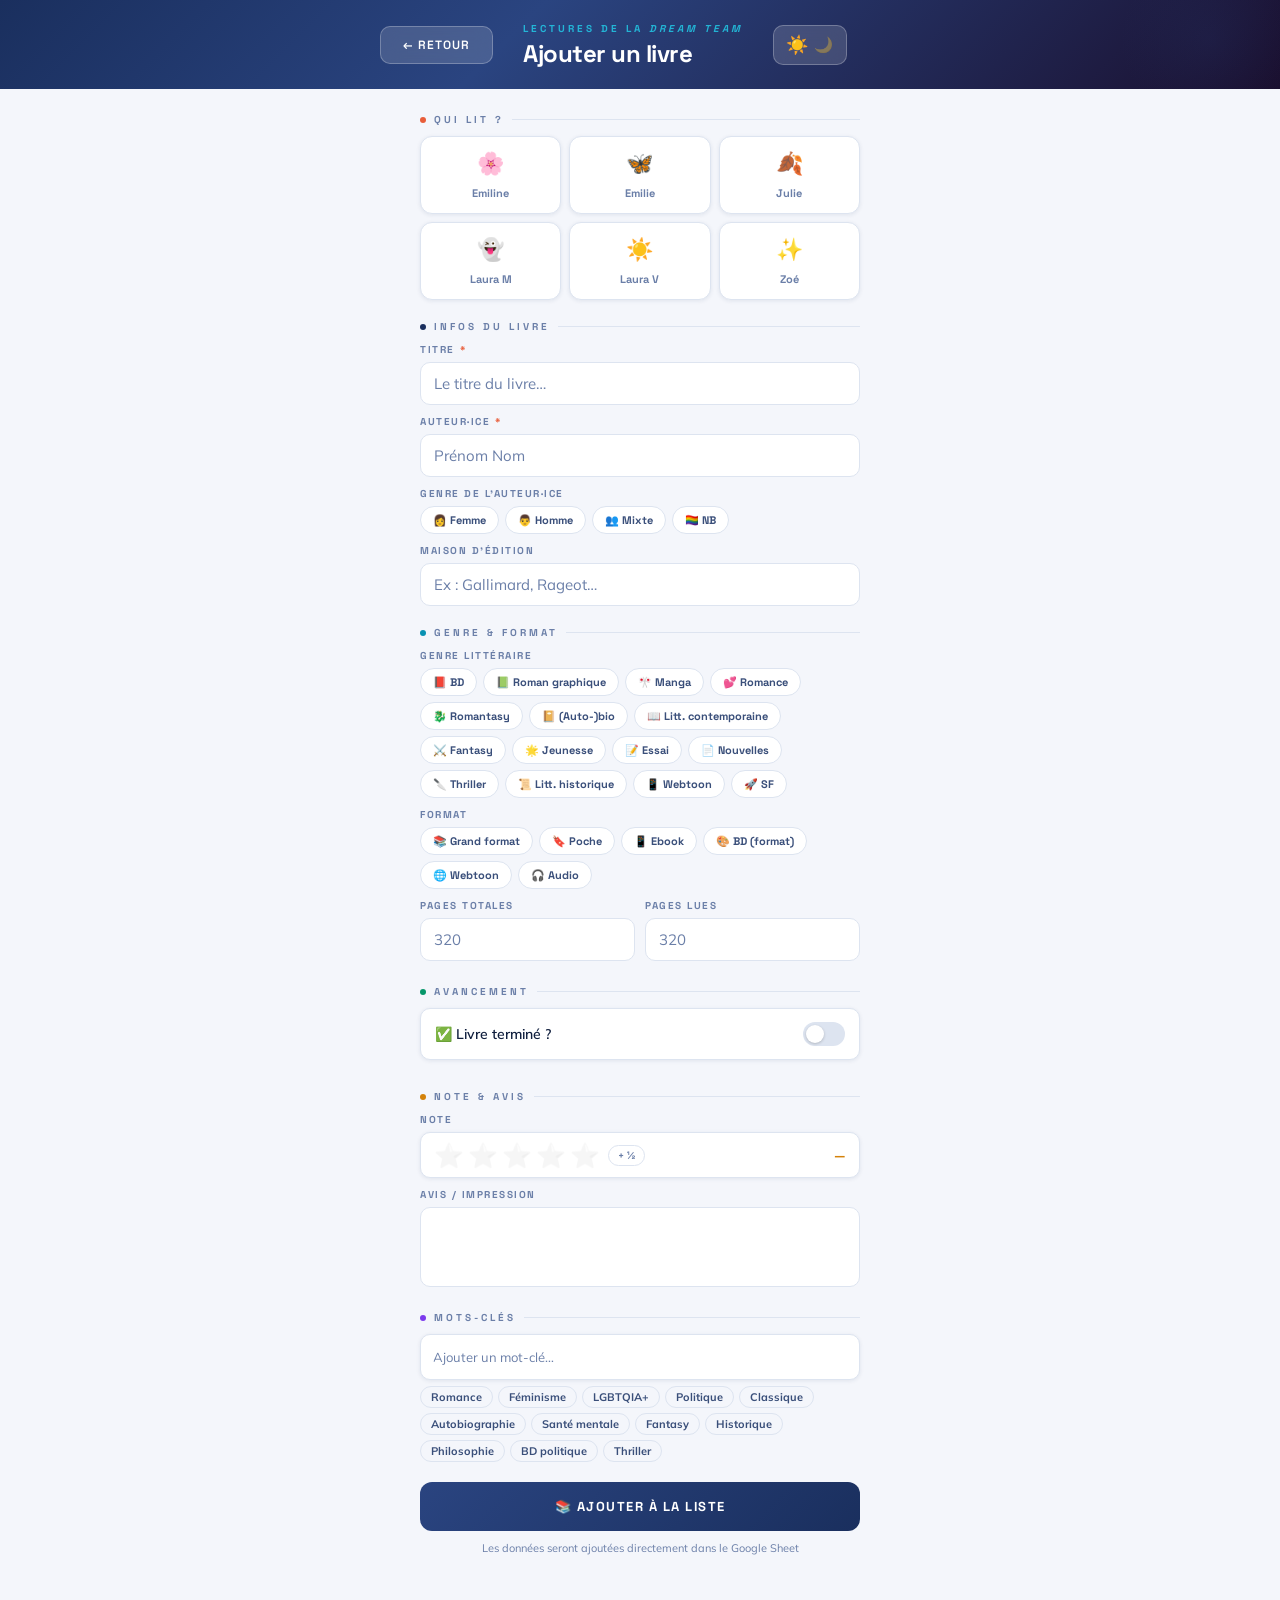
==== commit 707c76e4: "now with dark mode" ====
--- a/add.html
+++ b/add.html
@@ -26,6 +26,10 @@
         </div>
         <h1>Ajouter un livre</h1>
       </div>
+      <button class="btn-refresh theme-toggle" id="themeToggle" type="button" aria-pressed="false" aria-label="Basculer le mode sombre">
+        <span class="theme-toggle-icon theme-toggle-icon--sun" aria-hidden="true">☀️</span>
+        <span class="theme-toggle-icon theme-toggle-icon--moon" aria-hidden="true">🌙</span>
+      </button>
     </div>
   </div>
 
@@ -355,6 +359,7 @@
   </div>
 
   <script src="config.js"></script>
+  <script src="theme.js"></script>
   <script src="add.js"></script>
 
 </body>
--- a/styles.css
+++ b/styles.css
@@ -92,6 +92,63 @@
 
 }
 
+/* ── DARK THEME TOKENS ───────────────────────── */
+
+html[data-theme="dark"] {
+  /* ── Surfaces ── */
+  --bg:          #1c2035;   /* page background               */
+  --white:       #242840;   /* card / panel surface          */
+  --border:      #2e3454;   /* all dividers & card borders   */
+ 
+  /* ── Text ── */
+  --text:        #e4e8f8;   /* primary text                  */
+  --text-mid:    #9098c8;   /* secondary / meta text         */
+  --text-light:  #6070a8;   /* muted labels, placeholders    */
+ 
+  /* ── Navy scale (inverted — used for bars, accents) ── */
+  --navy:        #a8b8e8;
+  --navy-mid:    #8090c8;
+  --navy-pale:   #2a2e50;   /* book cover placeholder bg     */
+
+  /* ── Header & form gradients ── */
+  --header-bg:
+    linear-gradient(115deg,
+      #0a1020 0%,
+      #111828 30%,
+      #1a1840 60%,
+      #3d1e30 85%,
+      #6e2a18 100%);
+  --header-orb-1: radial-gradient(circle, rgba(110, 42, 24, 0.25) 0%, transparent 70%);
+  --header-orb-2: radial-gradient(circle, rgba(61, 30, 48, 0.30) 0%, transparent 70%);
+ 
+  --form-header-bg:
+    linear-gradient(135deg,
+      #0a1020 0%,
+      #111828 40%,
+      #0a0818 100%);
+  --form-header-orb: radial-gradient(circle, rgba(26, 40, 80, 0.20) 0%, transparent 70%);
+ 
+  /* ── Stat tile dark (the featured "Livres lus" tile) ── */
+  --stat-tile-dark-bg: linear-gradient(135deg, #2a3060, #3a2a50);
+
+  /* ── Effects ── */
+  --shadow:        rgba(0, 0, 0, 0.28);
+  --shadow-strong: rgba(0, 0, 0, 0.55);
+
+  /* White overlays on dark */
+  --white-a85: rgba(15, 23, 42, 0.85);
+  --white-a50: rgba(15, 23, 42, 0.5);
+  --white-a45: rgba(15, 23, 42, 0.45);
+  --white-a40: rgba(15, 23, 42, 0.4);
+  --white-a30: rgba(15, 23, 42, 0.3);
+  --white-a25: rgba(15, 23, 42, 0.25);
+  --white-a15: rgba(15, 23, 42, 0.15);
+
+  /* Misc */
+  --donut-other: #1f2937;
+  --spinner-border: rgba(15, 23, 42, 0.45);
+}
+
 /* ── SHARED UTILITIES ──────────────────────── */
 
 /* Base card surface (white, bordered, rounded, shadowed) */
@@ -221,7 +278,7 @@
   font-weight: 700;
   letter-spacing: -1.5px;
   line-height: 1;
-  color: var(--white);
+  color: #f9fafb;
   position: relative;
   z-index: 1;
 }
@@ -310,6 +367,71 @@
 .btn-add {
   text-decoration: none;
   color: var(--white);
+}
+
+/* ── HEADER DARK-MODE TWEAKS ─────────────────── */
+
+html[data-theme="dark"] .header-left p {
+  color: rgba(226, 232, 240, 0.8);
+}
+
+html[data-theme="dark"] .update-tag,
+html[data-theme="dark"] .commit-tag {
+  color: rgba(226, 232, 240, 0.9);
+}
+
+html[data-theme="dark"] .btn-refresh {
+  background: rgba(15, 23, 42, 0.72);
+  border-color: rgba(148, 163, 184, 0.8);
+  color: #e5e7eb;
+}
+
+html[data-theme="dark"] .btn-refresh:hover {
+  background: rgba(15, 23, 42, 0.92);
+}
+
+/* Theme toggle — compact sun/moon, same height as buttons */
+.theme-toggle {
+  display: inline-flex;
+  align-items: center;
+  justify-content: center;
+  gap: 4px;
+  padding-inline: 12px;
+  font-size: 16px;
+  text-transform: none;
+  letter-spacing: 0;
+}
+
+.theme-toggle-icon {
+  font-size: 18px;
+  line-height: 1;
+  transition: opacity 0.2s ease, transform 0.2s ease;
+}
+
+.theme-toggle-label {
+  display: none;
+}
+
+/* Light mode: sun active, moon dimmed */
+html[data-theme="light"] .theme-toggle-icon--sun {
+  opacity: 1;
+  transform: scale(1);
+}
+
+html[data-theme="light"] .theme-toggle-icon--moon {
+  opacity: 0.35;
+  transform: scale(0.85);
+}
+
+/* Dark mode: moon active, sun dimmed */
+html[data-theme="dark"] .theme-toggle-icon--moon {
+  opacity: 1;
+  transform: scale(1);
+}
+
+html[data-theme="dark"] .theme-toggle-icon--sun {
+  opacity: 0.35;
+  transform: scale(0.85);
 }
 
 /* ── LAYOUT ─────────────────────────────────── */
@@ -451,6 +573,16 @@
 
 .stat-tile.dark .st-accent {
   opacity: 1;
+}
+
+/* Extra legibility for the first dark stat tile in dark mode */
+html[data-theme="dark"] .stat-tile.dark .stl,
+html[data-theme="dark"] .stat-tile.dark .sts {
+  color: rgba(226, 232, 240, 0.9);
+}
+
+html[data-theme="dark"] .stat-tile.dark .stv {
+  color: #f9fafb;
 }
 
 
@@ -2247,6 +2379,12 @@
     align-items: center;
   }
 
+  .theme-toggle {
+    padding: 10px 11px;
+    font-size: 14px;   /* emoji-only at small sizes */
+    letter-spacing: 0;
+  }
+
   main {
     padding: 24px 16px;
   }
@@ -2328,4 +2466,4 @@
   .stat-tile:last-child {
     grid-column: span 1;
   }
-}+}
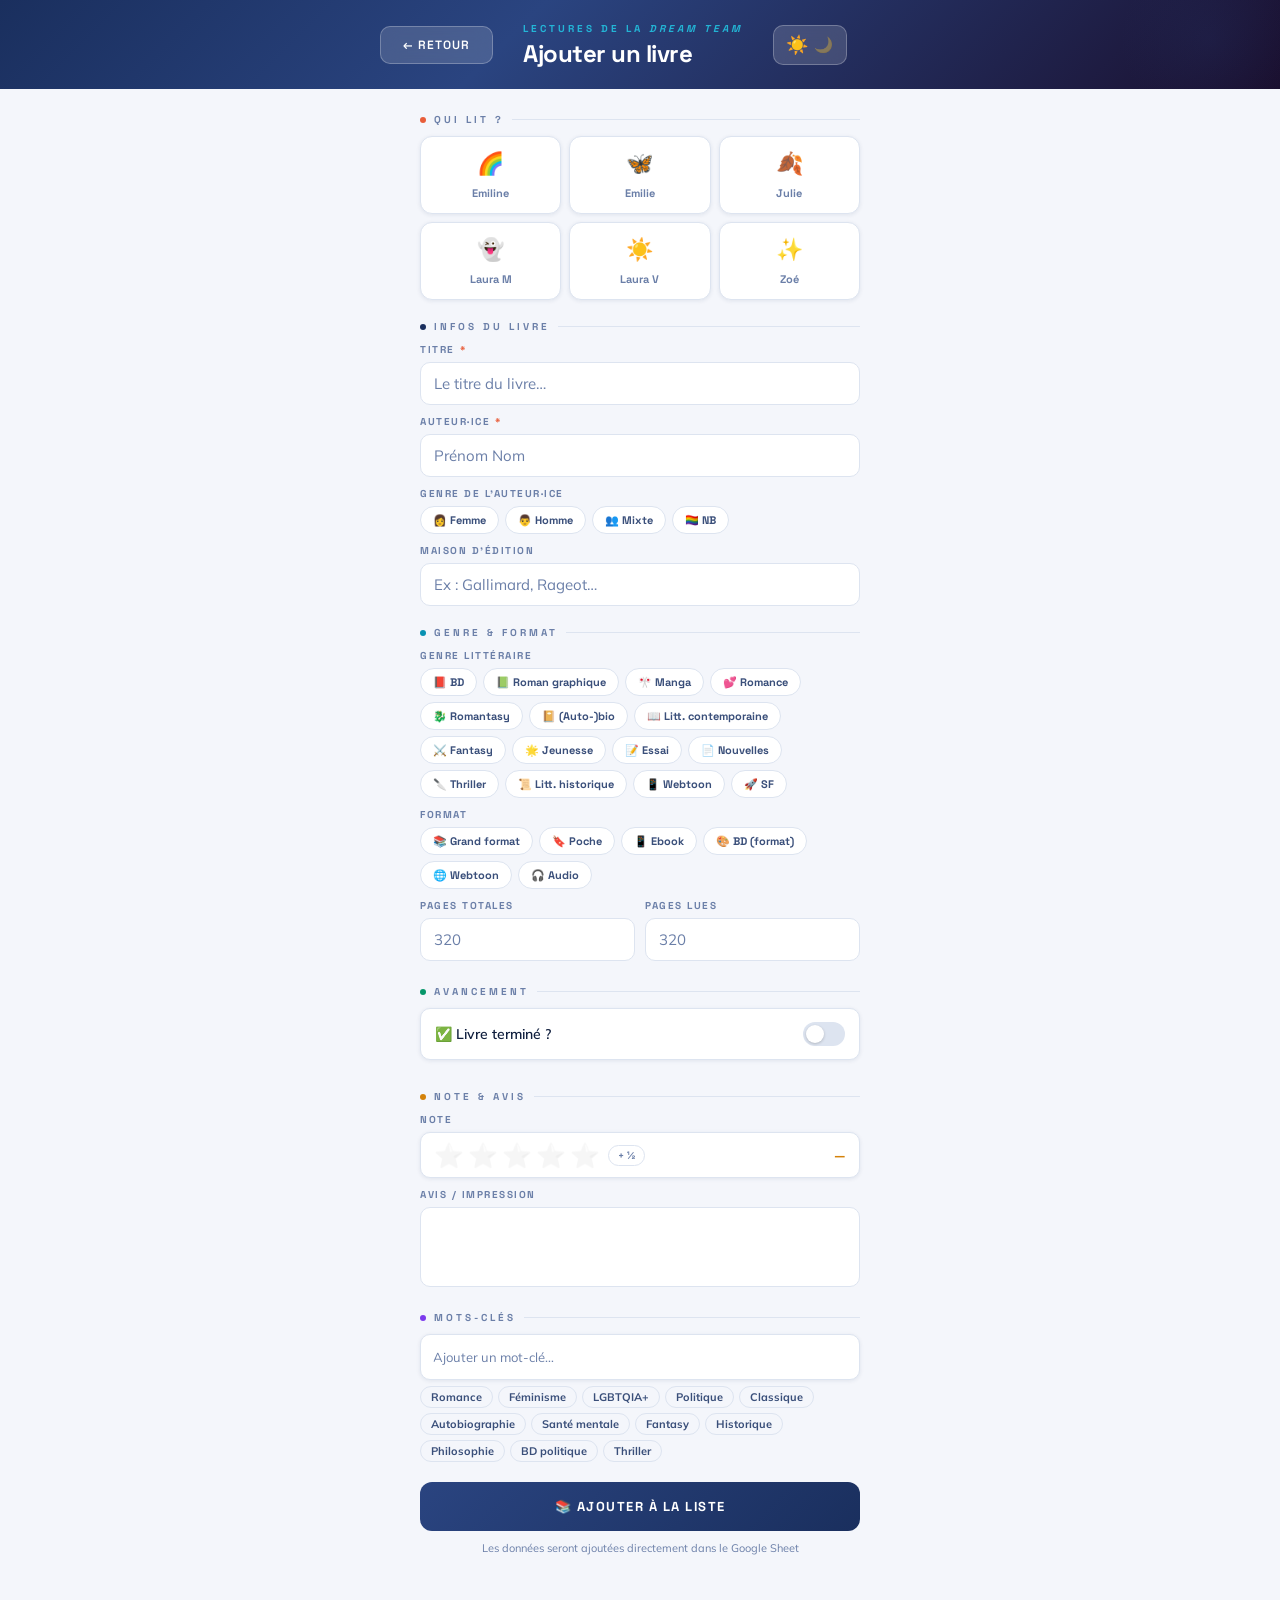
==== commit 9b93cac4: "add DNF (Did Not Finish) support for abandoned books Adds a DNF button next to the "Date de fin" fie" ====
--- a/add.html
+++ b/add.html
@@ -260,7 +260,10 @@
           </div>
           <div>
             <div class="field-label">Date de fin</div>
-            <input type="date" id="dateFin">
+            <div class="dateFin-row">
+              <input type="date" id="dateFin">
+              <button type="button" class="dnf-btn" id="dnfBtn" onclick="toggleDNF()">DNF</button>
+            </div>
           </div>
         </div>
       </div>
--- a/styles.css
+++ b/styles.css
@@ -17,13 +17,13 @@
 :root {
   --font-heading: 'Space Grotesk', sans-serif;
 
-    /* Reader accents */
-    --reader-emiline: #ca8a04;
-    --reader-emilie: #0891b2;
-    --reader-julie: #db2777;
-    --reader-laura-m: #365cca;
-    --reader-laura-v: #1ab46a;
-    --reader-zoe: #836bdd;
+  /* Reader accents */
+  --reader-emiline: #ca8a04;
+  --reader-emilie: #0891b2;
+  --reader-julie: #db2777;
+  --reader-laura-m: #365cca;
+  --reader-laura-v: #1ab46a;
+  --reader-zoe: #836bdd;
 
   /* Surfaces */
   --bg: #f4f6fb;
@@ -75,11 +75,11 @@
   --tag-warm-text: #c4512e;
 
   /* Complex backgrounds */
-  --header-bg: linear-gradient(115deg,#0f1e3d 0%,#1a2f5e 30%,#2d2a6e 60%,#7b3a5a 85%,#c4512e 100%);
+  --header-bg: linear-gradient(115deg, #0f1e3d 0%, #1a2f5e 30%, #2d2a6e 60%, #7b3a5a 85%, #c4512e 100%);
   --header-orb-1: radial-gradient(circle, rgba(196, 81, 46, 0.2) 0%, transparent 70%);
   --header-orb-2: radial-gradient(circle, rgba(123, 58, 90, 0.25) 0%, transparent 70%);
-  --stat-tile-dark-bg: linear-gradient(135deg,#1a2f5e,#7b3a5a);
-  --form-header-bg: linear-gradient(135deg,var(--navy) 0%, var(--navy-mid) 40%, #1a0f2e 100%);
+  --stat-tile-dark-bg: linear-gradient(135deg, #1a2f5e, #7b3a5a);
+  --form-header-bg: linear-gradient(135deg, var(--navy) 0%, var(--navy-mid) 40%, #1a0f2e 100%);
   --form-header-orb: radial-gradient(circle, rgba(42, 68, 128, 0.15) 0%, transparent 70%);
 
   /* Misc / SVG helpers */
@@ -96,19 +96,26 @@
 
 html[data-theme="dark"] {
   /* ── Surfaces ── */
-  --bg:          #1c2035;   /* page background               */
-  --white:       #242840;   /* card / panel surface          */
-  --border:      #2e3454;   /* all dividers & card borders   */
- 
+  --bg: #1c2035;
+  /* page background               */
+  --white: #242840;
+  /* card / panel surface          */
+  --border: #2e3454;
+  /* all dividers & card borders   */
+
   /* ── Text ── */
-  --text:        #e4e8f8;   /* primary text                  */
-  --text-mid:    #9098c8;   /* secondary / meta text         */
-  --text-light:  #6070a8;   /* muted labels, placeholders    */
- 
+  --text: #e4e8f8;
+  /* primary text                  */
+  --text-mid: #9098c8;
+  /* secondary / meta text         */
+  --text-light: #6070a8;
+  /* muted labels, placeholders    */
+
   /* ── Navy scale (inverted — used for bars, accents) ── */
-  --navy:        #a8b8e8;
-  --navy-mid:    #8090c8;
-  --navy-pale:   #2a2e50;   /* book cover placeholder bg     */
+  --navy: #a8b8e8;
+  --navy-mid: #8090c8;
+  --navy-pale: #2a2e50;
+  /* book cover placeholder bg     */
 
   /* ── Header & form gradients ── */
   --header-bg:
@@ -120,19 +127,20 @@
       #6e2a18 100%);
   --header-orb-1: radial-gradient(circle, rgba(110, 42, 24, 0.25) 0%, transparent 70%);
   --header-orb-2: radial-gradient(circle, rgba(61, 30, 48, 0.30) 0%, transparent 70%);
- 
+
   --form-header-bg:
     linear-gradient(135deg,
       #0a1020 0%,
       #111828 40%,
       #0a0818 100%);
   --form-header-orb: radial-gradient(circle, rgba(26, 40, 80, 0.20) 0%, transparent 70%);
- 
+
+
   /* ── Stat tile dark (the featured "Livres lus" tile) ── */
   --stat-tile-dark-bg: linear-gradient(135deg, #2a3060, #3a2a50);
 
   /* ── Effects ── */
-  --shadow:        rgba(0, 0, 0, 0.28);
+  --shadow: rgba(0, 0, 0, 0.28);
   --shadow-strong: rgba(0, 0, 0, 0.55);
 
   /* White overlays on dark */
@@ -147,6 +155,7 @@
   /* Misc */
   --donut-other: #1f2937;
   --spinner-border: rgba(15, 23, 42, 0.45);
+
 }
 
 /* ── SHARED UTILITIES ──────────────────────── */
@@ -234,18 +243,218 @@
 }
 
 
+/* ── EN COURS DE LECTURE ─────────────────────── */
+
+.encours-wrapper {
+  position: relative;
+}
+
+/* Left side fade (when scrolled) */
+.encours-wrapper::before {
+  content: '';
+  position: absolute;
+  top: 0;
+  left: 0;
+  width: 40px;
+  height: calc(100% - 12px);
+  background: linear-gradient(to right, var(--bg) 10%, transparent);
+  pointer-events: none;
+  z-index: 10;
+  opacity: 0;
+  pointer-events: none;
+  transition: opacity 0.3s ease;
+}
+.encours-wrapper.is-scrolled::before {
+  opacity: 1;
+}
+
+/* Right side fade (when scrollable) */
+.encours-wrapper::after {
+  content: '';
+  position: absolute;
+  top: 0;
+  right: 0;
+  width: 40px;
+  height: calc(100% - 12px);
+  background: linear-gradient(to left, var(--bg) 10%, transparent);
+  pointer-events: none;
+  z-index: 10;
+  opacity: 0;
+  transition: opacity 0.3s ease;
+}
+.encours-wrapper.has-scroll::after {
+  opacity: 1;
+}
+
+.encours-grid {
+  display: flex;
+  gap: 10px;
+  overflow-x: auto;
+  overflow-y: hidden;
+  padding-bottom: 12px;
+  scrollbar-width: thin;
+  scrollbar-color: var(--border) transparent;
+}
+
+.encours-grid::-webkit-scrollbar {
+  height: 8px; /* Slightly thicker for track hit area */
+}
+
+.encours-grid::-webkit-scrollbar-track {
+  background: transparent;
+}
+
+.encours-grid::-webkit-scrollbar-thumb {
+  background: var(--border);
+  border-radius: 10px;
+  border: 2px solid var(--bg); /* creates a floating pill effect against the bg */
+}
+
+.encours-grid::-webkit-scrollbar-thumb:hover {
+  background: var(--text-light);
+}
+
+.ecard {
+  display: flex;
+  flex-direction: column;
+  overflow: hidden;
+  height: auto;
+  border-radius: 12px;
+  flex: 0 0 calc(16.666% - 8.4px);
+  min-width: 140px;
+}
+
+.ec-top {
+  height: 36px;
+  display: flex;
+  align-items: center;
+  justify-content: space-between;
+  padding: 0 10px;
+  font-size: 20px;
+}
+
+.ec-pill {
+  padding: 3px 8px;
+  border-radius: 99px;
+  font-family: 'Space Grotesk', sans-serif;
+  font-size: 10px;
+  font-weight: 700;
+  background: var(--bg);
+  color: var(--text-mid);
+  border: 1px solid var(--border);
+}
+
+.ec-bottom {
+  padding: 12px;
+  display: flex;
+  flex-direction: column;
+  flex-grow: 1;
+  gap: 8px;
+  justify-content: space-between;
+}
+
+.ec-title {
+  font-family: 'Space Grotesk', sans-serif;
+  font-size: 13px;
+  font-weight: 700;
+  color: var(--text);
+  line-height: 1.3;
+  white-space: nowrap;
+  overflow: hidden;
+  text-overflow: ellipsis;
+}
+
+.ec-title-wrap {
+  display: flex;
+  flex-direction: column;
+  gap: 4px;
+}
+
+.ec-author {
+  font-family: 'Mulish', sans-serif;
+  font-size: 11px;
+  font-weight: 600;
+  color: var(--text-light);
+  white-space: nowrap;
+  overflow: hidden;
+  text-overflow: ellipsis;
+}
+
+.ec-progress {
+  margin-top: 8px;
+  display: flex;
+  flex-direction: column;
+  gap: 6px;
+}
+
+.ec-progress-track {
+  height: 4px;
+  background: var(--border);
+  border-radius: 99px;
+  overflow: hidden;
+  width: 100%;
+}
+
+.ec-progress-fill {
+  height: 100%;
+  border-radius: 99px;
+  transition: width 0.3s ease;
+}
+
+.ec-stats {
+  display: flex;
+  justify-content: space-between;
+  align-items: center;
+}
+
+.ec-pc {
+  font-family: 'Mulish', sans-serif;
+  font-size: 10px;
+  font-weight: 600;
+  color: var(--text-light);
+}
+
+.ec-pct {
+  font-family: 'Space Grotesk', sans-serif;
+  font-size: 12px;
+  font-weight: 700;
+}
+
+@media (max-width: 900px) {
+  .ecard {
+    flex: 0 0 calc(33.333% - 6.7px);
+  }
+}
+
+@media (max-width: 600px) {
+  .ecard {
+    flex: 0 0 calc(50% - 5px);
+  }
+  .encours-wrapper.has-scroll::after {
+    width: 30px;
+  }
+}
+
+
 /* ── HEADER ─────────────────────────────────── */
 
 .site-header {
   background: var(--header-bg);
   color: var(--white);
-  padding: 0 48px;
+  padding: 0;
+  display: flex;
+  flex-direction: column;
+  position: relative;
+  overflow: hidden;
+}
+
+/* ── top row: title + controls ── */
+.header-top {
   display: grid;
   grid-template-columns: 1fr auto;
   align-items: center;
+  padding: 0 48px;
   min-height: 100px;
-  position: relative;
-  overflow: hidden;
 }
 
 .site-header::before {
@@ -278,7 +487,7 @@
   font-weight: 700;
   letter-spacing: -1.5px;
   line-height: 1;
-  color: #f9fafb;
+  color: var(--white);
   position: relative;
   z-index: 1;
 }
@@ -371,23 +580,152 @@
 
 /* ── HEADER DARK-MODE TWEAKS ─────────────────── */
 
-html[data-theme="dark"] .header-left p {
-  color: rgba(226, 232, 240, 0.8);
-}
-
+html[data-theme="dark"] .header-left p,
+html[data-theme="dark"] .header-left h1,
+html[data-theme="dark"] .form-header h1,
 html[data-theme="dark"] .update-tag,
+html[data-theme="dark"] .update-tag.loading,
 html[data-theme="dark"] .commit-tag {
-  color: rgba(226, 232, 240, 0.9);
+  color: var(--text);
 }
 
 html[data-theme="dark"] .btn-refresh {
-  background: rgba(15, 23, 42, 0.72);
-  border-color: rgba(148, 163, 184, 0.8);
-  color: #e5e7eb;
+  background: var(--white-a50);
+  border-color: var(--text-light);
+  color: var(--text);
 }
 
 html[data-theme="dark"] .btn-refresh:hover {
-  background: rgba(15, 23, 42, 0.92);
+  background: var(--white-a85);
+}
+
+/* ── HEADER NAV BAR ─────────────────────────── */
+
+.header-nav {
+  position: relative;
+  z-index: 1;
+  border-top: 1px solid var(--white-a15);
+}
+
+.header-nav-inner {
+  display: flex;
+  align-items: center;
+  justify-content: center;
+  gap: 2px;
+  max-width: 1140px;
+  margin: 0 auto;
+  padding: 0 48px;
+  flex-wrap: wrap;
+}
+
+.hnav-link {
+  font-family: 'Space Grotesk', sans-serif;
+  font-size: 10px;
+  font-weight: 600;
+  letter-spacing: 1.5px;
+  text-transform: uppercase;
+  color: var(--white-a45);
+  text-decoration: none;
+  padding: 7px 10px;
+  border-radius: 6px;
+  transition: color 0.2s, background 0.2s;
+  white-space: nowrap;
+  position: relative;
+}
+
+.hnav-link::after {
+  content: '';
+  position: absolute;
+  bottom: 3px;
+  left: 50%;
+  transform: translateX(-50%) scaleX(0);
+  width: 20px;
+  height: 2px;
+  border-radius: 2px;
+  background: var(--white);
+  transition: transform 0.25s ease, opacity 0.2s;
+  opacity: 0;
+}
+
+.hnav-link:hover {
+  color: var(--white-a85);
+  background: var(--white-a15);
+}
+
+.hnav-link.active {
+  color: #fff;
+}
+
+.hnav-link.active::after {
+  transform: translateX(-50%) scaleX(1);
+  opacity: 0.8;
+}
+
+/* Dark mode: slightly different tinting */
+html[data-theme="dark"] .header-nav {
+  border-top-color: rgba(255, 255, 255, 0.07);
+}
+
+html[data-theme="dark"] .hnav-link {
+  color: rgba(180, 190, 220, 0.5);
+}
+
+html[data-theme="dark"] .hnav-link:hover {
+  color: rgba(220, 228, 248, 0.9);
+  background: rgba(255, 255, 255, 0.06);
+}
+
+html[data-theme="dark"] .hnav-link.active {
+  color: #e4e8f8;
+}
+
+html[data-theme="dark"] .hnav-link.active::after {
+  background: #a8b8e8;
+}
+
+/* Responsive: hide less-critical labels on narrow screens */
+@media (max-width: 900px) {
+  .header-top {
+    padding: 0 20px;
+    min-height: 80px;
+  }
+  .header-nav-inner {
+    padding: 0 20px;
+    gap: 0;
+  }
+  .hnav-link {
+    font-size: 9px;
+    padding: 6px 7px;
+    letter-spacing: 1px;
+  }
+}
+
+@media (max-width: 600px) {
+  .header-top {
+    grid-template-columns: 1fr;
+    padding: 14px 16px 10px;
+    min-height: unset;
+    gap: 10px;
+  }
+  .header-right {
+    gap: 8px;
+    flex-wrap: wrap;
+    justify-content: flex-start;
+  }
+  .header-nav-inner {
+    padding: 0 12px;
+    justify-content: flex-start;
+    overflow-x: auto;
+    flex-wrap: nowrap;
+    -webkit-overflow-scrolling: touch;
+    scrollbar-width: none;
+  }
+  .header-nav-inner::-webkit-scrollbar {
+    display: none;
+  }
+  .hnav-link {
+    flex-shrink: 0;
+  }
 }
 
 /* Theme toggle — compact sun/moon, same height as buttons */
@@ -505,10 +843,13 @@
   display: flex;
 }
 
-.sti-wrap i {
+.sti-wrap i,
+.sti-wrap svg {
   width: 20px;
   height: 20px;
   stroke-width: 2.2px;
+  /* Use CSS variable so JS can set per-tile color without inline stroke */
+  stroke: var(--stat-icon-color, currentColor);
 }
 
 .stl {
@@ -575,7 +916,7 @@
   opacity: 1;
 }
 
-/* Extra legibility for the first dark stat tile in dark mode */
+/* Extra legibility for the featured dark stat tile in dark mode */
 html[data-theme="dark"] .stat-tile.dark .stl,
 html[data-theme="dark"] .stat-tile.dark .sts {
   color: rgba(226, 232, 240, 0.9);
@@ -583,6 +924,12 @@
 
 html[data-theme="dark"] .stat-tile.dark .stv {
   color: #f9fafb;
+}
+
+/* Lighten icon stroke in featured dark stat tile (dark mode), no !important needed */
+html[data-theme="dark"] .stat-tile.dark .sti-wrap i,
+html[data-theme="dark"] .stat-tile.dark .sti-wrap svg {
+  stroke: #e5e7eb;
 }
 
 
@@ -705,14 +1052,14 @@
 /* (removed unused .bmeta) */
 
 .breview {
-  font-size: 11px;
+  font-size: 0.7rem;
   color: var(--text-mid);
   line-height: 1.6;
   font-style: italic;
   overflow: hidden;
   display: -webkit-box;
-  -webkit-line-clamp: 4;
-  line-clamp: 4;
+  -webkit-line-clamp: 3;
+  line-clamp: 3;
   -webkit-box-orient: vertical;
 }
 
@@ -1485,14 +1832,13 @@
 }
 
 .brow-review {
-  font-size: 11px;
+  font-size: 0.9rem;
   color: var(--text-mid);
-  font-style: italic;
   margin-top: 3px;
   /*white-space: nowrap;*/
   overflow: hidden;
   text-overflow: ellipsis;
-  max-width: 500px;
+  max-width: 600px;
 }
 
 .brow-right {
@@ -1513,6 +1859,13 @@
   border: 1px solid var(--border);
   padding: 2px 9px;
   border-radius: 99px;
+}
+
+.dnf-badge {
+  background: var(--coral);
+  color: #fff;
+  border-color: var(--coral);
+  opacity: 0.9;
 }
 
 .bstar {
@@ -1698,10 +2051,6 @@
   font-style: italic;
   color: var(--teal-light);
 }
-
-/* (removed unused .form-header p) */
-
-
 
 /* ── Form section label (lighter version of .section-label) ── */
 .form-label {
@@ -1939,6 +2288,37 @@
   max-height: 250px;
 }
 
+/* ── Date de fin row (date input + DNF button) ── */
+.dateFin-row {
+  display: flex;
+  gap: 8px;
+  align-items: center;
+}
+
+.dnf-btn {
+  padding: 6px 12px;
+  border-radius: 8px;
+  border: 1.5px solid var(--coral);
+  background: transparent;
+  color: var(--coral);
+  font-size: 12px;
+  font-weight: 700;
+  cursor: pointer;
+  white-space: nowrap;
+  transition: background 0.15s, color 0.15s;
+  font-family: 'Space Grotesk', sans-serif;
+  letter-spacing: 0.5px;
+}
+
+.dnf-btn:hover {
+  background: color-mix(in srgb, var(--coral) 12%, transparent);
+}
+
+.dnf-btn.active {
+  background: var(--coral);
+  color: #fff;
+}
+
 /* ── Star rating ── */
 .star-row {
   display: flex;
@@ -2347,6 +2727,27 @@
 }
 
 @media (max-width: 768px) {
+
+  /* Center and stack add.html header content on mobile */
+  .form-header-inner {
+    flex-direction: column;
+    align-items: center;
+    text-align: center;
+    gap: 12px;
+  }
+
+  .form-header-inner>div {
+    order: 1;
+  }
+
+  .form-header-inner .btn-back {
+    order: 0;
+  }
+
+  .form-header-inner .theme-toggle {
+    order: 2;
+  }
+
   .site-header {
     grid-template-columns: 1fr;
     padding: 32px 20px;
@@ -2381,7 +2782,8 @@
 
   .theme-toggle {
     padding: 10px 11px;
-    font-size: 14px;   /* emoji-only at small sizes */
+    font-size: 14px;
+    /* emoji-only at small sizes */
     letter-spacing: 0;
   }
 
@@ -2467,3 +2869,50 @@
     grid-column: span 1;
   }
 }
+
+/* ── BACK TO TOP ─────────────────────────────── */
+
+.back-to-top {
+  position: fixed;
+  bottom: 28px;
+  right: 28px;
+  z-index: 999;
+  width: 32px;
+  height: 32px;
+  background: transparent;
+  border: none;
+  cursor: pointer;
+  display: flex;
+  align-items: center;
+  justify-content: center;
+  opacity: 0;
+  transform: translateY(10px);
+  pointer-events: none;
+  transition: opacity 0.25s ease, transform 0.25s ease;
+}
+
+.back-to-top::before {
+  content: '';
+  display: block;
+  width: 14px;
+  height: 14px;
+  border-top: 3px solid var(--slate);
+  border-right: 3px solid var(--slate);
+  transform: rotate(-45deg) translateY(4px);
+  transition: border-color 0.2s;
+}
+
+.back-to-top.visible {
+  opacity: 0.7;
+  transform: translateY(0);
+  pointer-events: auto;
+}
+
+.back-to-top:hover {
+  opacity: 1;
+  transform: translateY(-3px);
+}
+
+.back-to-top:hover::before {
+  border-color: var(--text-mid);
+}
